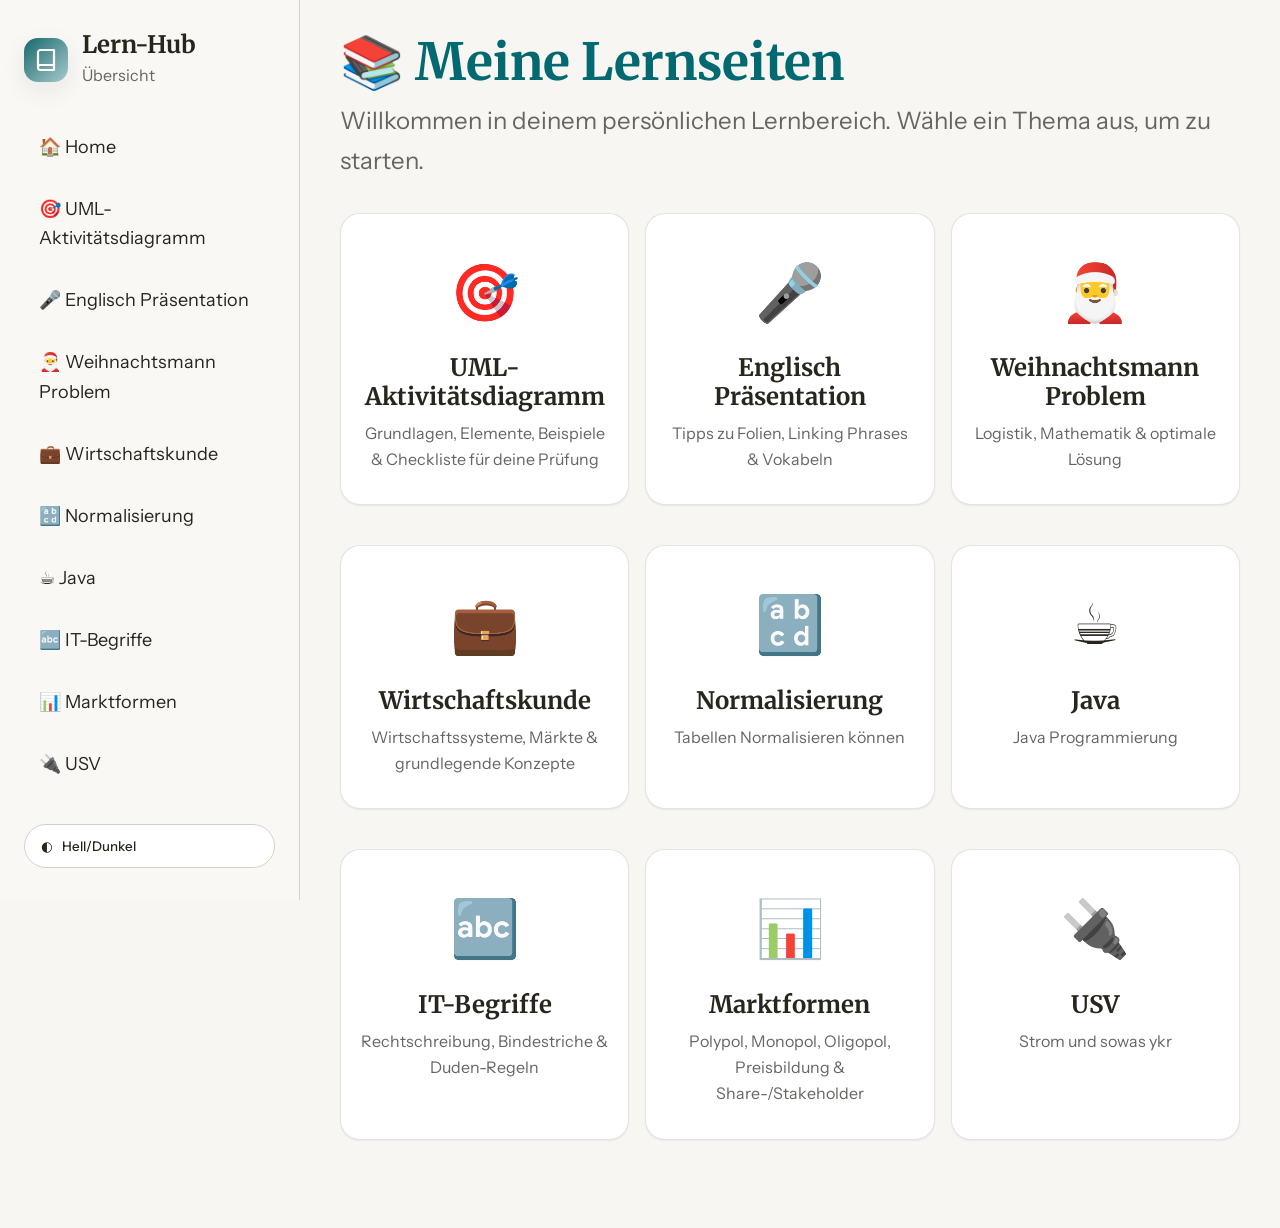
==== index.html @ a58f56a5 "Add USV link and card to index.html" ====
<!DOCTYPE html>
<html lang="de" data-theme="light">

<head>
    <meta charset="UTF-8">
    <meta name="viewport" content="width=device-width, initial-scale=1.0">
    <title>Meine Lernseiten</title>
    <link rel="preconnect" href="https://fonts.googleapis.com">
    <link rel="preconnect" href="https://fonts.gstatic.com" crossorigin>
    <link
        href="https://fonts.googleapis.com/css2?family=Instrument+Sans:wght@400;500;600;700&family=Merriweather:wght@700&display=swap"
        rel="stylesheet">
    <link rel="stylesheet" href="styles.css">
</head>

<body>
    <div class="shell">
        <aside class="sidebar" aria-label="Seitennavigation">
            <div class="sidebar-header">
                <div class="brand">
                    <div class="logo" aria-hidden="true">
                        <svg viewBox="0 0 24 24" fill="none" stroke="currentColor" stroke-width="2.2"
                            stroke-linecap="round" stroke-linejoin="round">
                            <path d="M4 19.5v-15A2.5 2.5 0 0 1 6.5 2H20v20H6.5a2.5 2.5 0 0 1 0-5H20"></path>
                        </svg>
                    </div>
                    <div>
                        <h1>Lern-Hub</h1>
                        <p>Übersicht</p>
                    </div>
                </div>
                <button class="mobile-menu-btn" id="mobile-menu-btn" aria-label="Menü öffnen" aria-expanded="false">
                    <svg width="24" height="24" viewBox="0 0 24 24" fill="none" stroke="currentColor" stroke-width="2"
                        stroke-linecap="round" stroke-linejoin="round">
                        <line x1="3" y1="12" x2="21" y2="12"></line>
                        <line x1="3" y1="6" x2="21" y2="6"></line>
                        <line x1="3" y1="18" x2="21" y2="18"></line>
                    </svg>
                </button>
            </div>

            <nav class="nav" id="sidebar-nav">
                <a href="index.html">🏠 Home</a>
                <a href="uml.html">🎯 UML-Aktivitätsdiagramm</a>
                <a href="englisch.html">🎤 Englisch Präsentation</a>
                <a href="weihnachtsroute.html">🎅 Weihnachtsmann Problem</a>
                <a href="wirtschaft.html">💼 Wirtschaftskunde</a>
                <a href="Normalisierung.html">🔡 Normalisierung</a>
                <a href="java.html">☕ Java</a>
                <a href="it-begriffe.html">🔤 IT-Begriffe</a>
                <a href="Marktformen.html">📊 Marktformen</a>
                <a href="USV.html">🔌 USV</a>

            </nav>

            <button class="theme-toggle">
                <span aria-hidden="true">◐</span><span>Hell/Dunkel</span>
            </button>
        </aside>

        <main class="content">
            <h1 class="page-title">📚 Meine Lernseiten</h1>
            <p class="page-subtitle">Willkommen in deinem persönlichen Lernbereich. Wähle ein Thema aus, um zu starten.
            </p>

            <div class="grid-auto">
                <a href="uml.html" class="card card-hover index-card">
                    <div class="emoji">🎯</div>
                    <h2>UML-Aktivitätsdiagramm</h2>
                    <p>Grundlagen, Elemente, Beispiele & Checkliste für deine Prüfung</p>
                </a>

                <a href="englisch.html" class="card card-hover index-card">
                    <div class="emoji">🎤</div>
                    <h2>Englisch Präsentation</h2>
                    <p>Tipps zu Folien, Linking Phrases & Vokabeln</p>
                </a>

                <a href="weihnachtsroute.html" class="card card-hover index-card">
                    <div class="emoji">🎅</div>
                    <h2>Weihnachtsmann Problem</h2>
                    <p>Logistik, Mathematik & optimale Lösung</p>
                </a>

                <a href="wirtschaft.html" class="card card-hover index-card">
                    <div class="emoji">💼</div>
                    <h2>Wirtschaftskunde</h2>
                    <p>Wirtschaftssysteme, Märkte & grundlegende Konzepte</p>
                </a>

                <a href="Normalisierung.html" class="card card-hover index-card">
                    <div class="emoji">🔡</div>
                    <h2>Normalisierung</h2>
                    <p>Tabellen Normalisieren können</p>
                </a>

                <a href="java.html" class="card card-hover index-card">
                    <div class="emoji">☕</div>
                    <h2>Java</h2>
                    <p>Java Programmierung</p>
                </a>
                <a href="it-begriffe.html" class="card card-hover index-card">
                    <div class="emoji">🔤</div>
                    <h2>IT-Begriffe</h2>
                    <p>Rechtschreibung, Bindestriche & Duden-Regeln</p>
                </a>

                <a href="Marktformen.html" class="card card-hover index-card">
                    <div class="emoji">📊</div>
                    <h2>Marktformen</h2>
                    <p>Polypol, Monopol, Oligopol, Preisbildung &amp; Share-/Stakeholder</p>
                </a>
                 <a href="usv.html" class="card card-hover index-card">
                    <div class="emoji">🔌</div>
                    <h2>USV</h2>
                    <p>Strom und sowas ykr</p>
                </a>
            </div>
        </main>
    </div>

    <script src="script.js"></script>
</body>

</html>
---- styles.css ----
/* ==========================================================================
   Global Theme Variables & Base Styles
   ========================================================================== */
:root, [data-theme="light"] {
    /* Typography Scaling */
    --text-xs: clamp(0.75rem, 0.7rem + 0.25vw, 0.875rem);
    --text-sm: clamp(0.875rem, 0.8rem + 0.35vw, 1rem);
    --text-base: clamp(1rem, 0.95rem + 0.25vw, 1.125rem);
    --text-lg: clamp(1.125rem, 1rem + 0.75vw, 1.5rem);
    --text-xl: clamp(1.5rem, 1.2rem + 1.25vw, 2.25rem);
    --text-2xl: clamp(2rem, 1.2rem + 2.5vw, 3.5rem);

    /* Spacing System */
    --space-1: .25rem; --space-2: .5rem; --space-3: .75rem; 
    --space-4: 1rem; --space-5: 1.25rem; --space-6: 1.5rem; 
    --space-8: 2rem; --space-10: 2.5rem; --space-12: 3rem; 
    --space-16: 4rem; --space-20: 5rem;

    /* Light Theme Colors */
    --color-bg: #f7f6f2; 
    --color-surface: #f9f8f5; 
    --color-surface-2: #ffffff; 
    --color-surface-offset: #edeae5; 
    --color-border: #d4d1ca; 
    --color-text: #28251d; 
    --color-text-muted: #67655f; 
    --color-text-faint: #8e8c86; 
    --color-primary: #01696f; 
    --color-primary-hover: #0c4e54; 
    --color-primary-highlight: #cedcd8; 
    --color-success: #437a22; 
    --color-warning: #964219; 
    --color-error: #a12c7b; 

    /* Shadows & Radii */
    --shadow-sm: 0 1px 2px rgba(20,20,20,.06); 
    --shadow-md: 0 8px 24px rgba(20,20,20,.08); 
    --radius-sm: .375rem; 
    --radius-md: .75rem; 
    --radius-lg: 1rem; 
    --radius-xl: 1.25rem;

    /* Fonts */
    --font-body: 'Instrument Sans', system-ui, sans-serif; 
    --font-display: 'Merriweather', Georgia, serif;
    --font-mono: ui-monospace, SFMono-Regular, Menlo, Monaco, Consolas, "Liberation Mono", "Courier New", monospace;
}

[data-theme="dark"] {
    /* Dark Theme Colors */
    --color-bg: #171614; 
    --color-surface: #1c1b19; 
    --color-surface-2: #201f1d; 
    --color-surface-offset: #22211f; 
    --color-border: #393836; 
    --color-text: #ece8e1; 
    --color-text-muted: #b6b0a7; 
    --color-text-faint: #8c877f; 
    --color-primary: #4f98a3; 
    --color-primary-hover: #66aeb9; 
    --color-primary-highlight: #27363a; 
    --color-success: #8cc96a; 
    --color-warning: #d99a64; 
    --color-error: #d163a7; 
    
    --shadow-sm: 0 1px 2px rgba(0,0,0,.25); 
    --shadow-md: 0 8px 24px rgba(0,0,0,.35);
}

*, *::before, *::after {
    box-sizing: border-box;
}

html {
    scroll-behavior: smooth;
}

body {
    margin: 0;
    font-family: var(--font-body);
    font-size: var(--text-base);
    line-height: 1.65;
    background: var(--color-bg);
    color: var(--color-text);
    transition: background-color 0.3s ease, color 0.3s ease;
}

img, svg {
    max-width: 100%;
    display: block;
}

a {
    color: var(--color-primary);
    text-decoration: none;
}

a:hover {
    text-decoration: underline;
}

h1, h2, h3, h4, h5, h6 {
    font-family: var(--font-display);
    line-height: 1.2;
    margin-top: 0;
}

p {
    margin-top: 0;
    margin-bottom: var(--space-4);
}

/* ==========================================================================
   Layout Shell (Sidebar + Main Content)
   ========================================================================== */
.shell {
    display: grid;
    grid-template-columns: 300px minmax(0, 1fr);
    min-height: 100vh;
}

.shell.no-sidebar {
    display: block;
}

/* Sidebar */
.sidebar {
    position: sticky;
    top: 0;
    height: 100vh;
    padding: var(--space-8) var(--space-6);
    border-right: 1px solid var(--color-border);
    background: color-mix(in srgb, var(--color-surface) 92%, transparent);
    overflow-y: auto;
    z-index: 40;
    display: flex;
    flex-direction: column;
}

.sidebar-header {
    display: flex;
    justify-content: space-between;
    align-items: center;
    margin-bottom: var(--space-8);
}

.brand {
    display: flex;
    gap: .9rem;
    align-items: center;
}

.logo {
    width: 44px;
    height: 44px;
    border-radius: 14px;
    background: linear-gradient(135deg, var(--color-primary), color-mix(in srgb, var(--color-primary) 35%, white));
    display: grid;
    place-items: center;
    color: white;
    box-shadow: var(--shadow-md);
    flex-shrink: 0;
}

.logo svg {
    width: 24px;
    height: 24px;
}

.brand h1 {
    margin: 0;
    font-family: var(--font-display);
    font-size: var(--text-lg);
    line-height: 1.1;
}

.brand p {
    margin: .2rem 0 0;
    color: var(--color-text-muted);
    font-size: var(--text-sm);
    font-family: var(--font-body);
}

.nav {
    display: grid;
    gap: .4rem;
    flex-grow: 1;
}

.nav a {
    padding: .8rem .95rem;
    border-radius: var(--radius-md);
    text-decoration: none;
    color: var(--color-text);
    transition: background-color 0.2s;
}

.nav a:hover, .nav a:focus-visible {
    background: var(--color-primary-highlight);
    color: var(--color-text);
    text-decoration: none;
}

.nav a.nav-active {
    background: var(--color-primary-highlight);
    color: var(--color-primary);
    font-weight: 600;
}

/* Theme Toggle */
.theme-toggle {
    margin-top: var(--space-8);
    display: inline-flex;
    align-items: center;
    gap: .6rem;
    padding: .8rem 1rem;
    border: 1px solid var(--color-border);
    border-radius: 999px;
    background: var(--color-surface-2);
    color: var(--color-text);
    cursor: pointer;
    transition: all 0.2s;
    font-family: var(--font-body);
    font-weight: 500;
}

.theme-toggle:hover {
    border-color: var(--color-primary);
}

/* Mobile Menu Toggle */
.mobile-menu-btn {
    display: none;
    background: transparent;
    border: 1px solid var(--color-border);
    border-radius: var(--radius-md);
    padding: 0.5rem;
    color: var(--color-text);
    cursor: pointer;
}

/* Main Content */
.content {
    padding: var(--space-8) min(4vw, var(--space-10)) var(--space-16);
    max-width: 100%;
}

.content-centered {
    max-width: 1200px;
    margin: 0 auto;
    padding: var(--space-8) var(--space-4);
}

/* ==========================================================================
   UI Components
   ========================================================================== */

/* Panels and Cards */
.panel, .card, .quiz-card {
    background: var(--color-surface-2);
    border: 1px solid color-mix(in srgb, var(--color-text) 12%, transparent);
    border-radius: var(--radius-xl);
    box-shadow: var(--shadow-sm);
    padding: var(--space-5);
    margin-bottom: var(--space-6);
}

.card-hover {
    transition: transform 0.3s ease, box-shadow 0.3s ease;
}

.card-hover:hover {
    transform: translateY(-5px);
    box-shadow: var(--shadow-md);
}

/* Typography elements */
.eyebrow {
    display: inline-flex;
    gap: .5rem;
    align-items: center;
    background: var(--color-primary-highlight);
    color: var(--color-primary);
    padding: .45rem .75rem;
    border-radius: 999px;
    font-size: var(--text-xs);
    font-weight: 700;
    letter-spacing: .04em;
    text-transform: uppercase;
    margin-bottom: var(--space-4);
}

.badge {
    display: inline-block;
    padding: .28rem .65rem;
    border-radius: 999px;
    background: var(--color-primary-highlight);
    color: var(--color-primary);
    font-size: var(--text-xs);
    font-weight: 700;
}

/* Buttons */
.btn-primary, .btn-secondary {
    padding: .8rem 1.2rem;
    border-radius: 999px;
    border: 1px solid var(--color-border);
    font-weight: 600;
    cursor: pointer;
    font-family: var(--font-body);
    font-size: var(--text-sm);
    transition: all 0.2s;
    text-decoration: none;
    display: inline-flex;
    align-items: center;
    justify-content: center;
    gap: 0.5rem;
}

.btn-primary {
    background: var(--color-primary);
    color: white;
    border-color: transparent;
}

.btn-primary:hover {
    background: var(--color-primary-hover);
    text-decoration: none;
    color: white;
}

.btn-secondary {
    background: var(--color-surface-2);
    color: var(--color-text);
}

.btn-secondary:hover {
    border-color: var(--color-primary);
    text-decoration: none;
}

/* Callouts & Alerts */
.callout {
    padding: var(--space-4) var(--space-5);
    border-radius: var(--radius-lg);
    margin: var(--space-4) 0;
    border-left: 4px solid var(--color-primary);
    background: var(--color-surface);
}

.callout strong {
    display: block;
    color: var(--color-primary);
    margin-bottom: 0.25rem;
    font-size: 1.05rem;
}

.callout.warning {
    border-left-color: var(--color-warning);
    background: color-mix(in srgb, var(--color-warning) 10%, var(--color-surface));
}

.callout.warning strong {
    color: var(--color-warning);
}

.callout.success {
    border-left-color: var(--color-success);
    background: color-mix(in srgb, var(--color-success) 10%, var(--color-surface));
}

.callout.success strong {
    color: var(--color-success);
}

/* Grid Layouts */
.grid-2 {
    display: grid;
    grid-template-columns: repeat(2, minmax(0, 1fr));
    gap: var(--space-4);
}

.grid-3 {
    display: grid;
    grid-template-columns: repeat(3, minmax(0, 1fr));
    gap: var(--space-4);
}

.grid-auto {
    display: grid;
    grid-template-columns: repeat(auto-fit, minmax(280px, 1fr));
    gap: var(--space-4);
}

/* Tables (Responsive) */
.table-wrap {
    overflow-x: auto;
    -webkit-overflow-scrolling: touch;
    border-radius: var(--radius-lg);
    border: 1px solid var(--color-border);
    margin: var(--space-4) 0;
    background: var(--color-surface-2);
    max-width: 100%;
}

table {
    width: 100%;
    border-collapse: collapse;
    min-width: 600px;
    text-align: left;

}

th, td {
    padding: .9rem 1rem;
    border-bottom: 1px solid var(--color-border);
    vertical-align: top;
}

th {
    background: var(--color-surface);
    font-size: var(--text-sm);
    font-weight: 600;
}

tr:last-child td {
    border-bottom: none;
}

/* Code Blocks */
pre[class*="language-"] {
    border-radius: var(--radius-lg);
    margin: var(--space-4) 0 !important;
    border: 1px solid var(--color-border);
    box-shadow: var(--shadow-sm);
}

code {
    font-family: var(--font-mono);
    background: var(--color-surface);
    padding: .15rem .4rem;
    border-radius: .35rem;
    font-size: 0.9em;
    color: var(--color-error);
    word-break: break-word;
}

pre code {
    background: transparent;
    padding: 0;
    color: inherit;
}

/* Tabs Navigation */
.tabs-nav {
    display: flex;
    gap: 0.5rem;
    flex-wrap: wrap;
    margin-bottom: var(--space-6);
    border-bottom: 2px solid var(--color-border);
}

.tab-btn {
    background: transparent;
    border: none;
    padding: 0.8rem 1.2rem;
    cursor: pointer;
    font-size: var(--text-base);
    font-weight: 600;
    color: var(--color-text-muted);
    border-bottom: 3px solid transparent;
    margin-bottom: -2px;
    font-family: var(--font-body);
    transition: all 0.2s;
}

.tab-btn:hover {
    color: var(--color-primary);
}

.tab-btn.active {
    color: var(--color-primary);
    border-bottom-color: var(--color-primary);
}

.tab-pane {
    display: none;
    animation: fadeIn 0.3s ease;
}

.tab-pane.active {
    display: block;
}

@keyframes fadeIn {
    from { opacity: 0; transform: translateY(5px); }
    to { opacity: 1; transform: translateY(0); }
}

/* Quiz Styles */
.quiz-option {
    display: flex;
    gap: .8rem;
    align-items: center;
    padding: 1rem;
    border: 1px solid var(--color-border);
    border-radius: var(--radius-lg);
    background: var(--color-surface);
    cursor: pointer;
    transition: all 0.2s;
    margin-bottom: 0.5rem;
}

.quiz-option:hover {
    border-color: var(--color-primary);
}

.quiz-option.selected {
    background: var(--color-primary-highlight);
    border-color: var(--color-primary);
}

.quiz-option.correct {
    background: color-mix(in srgb, var(--color-success) 20%, var(--color-surface));
    border-color: var(--color-success);
}

.quiz-option.incorrect {
    background: color-mix(in srgb, var(--color-error) 20%, var(--color-surface));
    border-color: var(--color-error);
}

/* Index Cards */
.index-card {
    display: flex;
    flex-direction: column;
    align-items: center;
    text-align: center;
    padding: var(--space-8) var(--space-5);
    text-decoration: none;
    color: var(--color-text);
}

.index-card .emoji {
    font-size: 3.5rem;
    margin-bottom: var(--space-4);
}

.index-card h2 {
    font-size: var(--text-lg);
    margin-bottom: var(--space-2);
    color: var(--color-text);
    word-wrap: break-word;
    overflow-wrap: break-word;
    hyphens: auto;
    width: 100%;
}

.index-card p {
    color: var(--color-text-muted);
    font-size: var(--text-sm);
    margin-bottom: 0;
}

/* Header Text */
.page-title {
    font-size: var(--text-2xl);
    margin-bottom: var(--space-2);
    color: var(--color-primary);
}

.page-subtitle {
    font-size: var(--text-lg);
    color: var(--color-text-muted);
    margin-bottom: var(--space-8);
}

/* ==========================================================================
   Responsive Design
   ========================================================================== */
@media (max-width: 1040px) {
    .shell {
        grid-template-columns: 1fr;
    }
    
    .sidebar {
        position: relative;
        height: auto;
        border-right: none;
        border-bottom: 1px solid var(--color-border);
        padding: var(--space-4) var(--space-5);
    }

    .nav {
        display: none; /* Hidden by default on mobile */
        padding-top: var(--space-4);
    }
    
    .nav.active {
        display: grid;
    }

    .sidebar-header {
        margin-bottom: 0;
    }

    .mobile-menu-btn {
        display: block;
    }

    .theme-toggle {
        margin-top: var(--space-4);
        width: 100%;
        justify-content: center;
    }

    .grid-3 {
        grid-template-columns: 1fr 1fr;
    }
}

@media (max-width: 720px) {
    .content {
        padding: var(--space-5);
    }

    .grid-2, .grid-3 {
        grid-template-columns: 1fr;
    }

    .tabs-nav {
        flex-direction: column;
    }

    .tab-btn {
        width: 100%;
        text-align: left;
        border-bottom: none;
        border-left: 3px solid transparent;
        margin-bottom: 0;
    }

    .tab-btn.active {
        border-bottom: none;
        border-left-color: var(--color-primary);
        background: var(--color-surface);
    }
}

@media (prefers-reduced-motion: reduce) {
    html { scroll-behavior: auto; }
    * { transition: none !important; animation: none !important; }
}

/* --- Responsive Tabellen (Scrollbar auf Mobile) --- */
.table-wrap {
    width: 100%;
    overflow-x: auto; /* Aktiviert horizontales Scrollen, wenn nötig */
    -webkit-overflow-scrolling: touch; /* Sorgt für flüssiges Wischen auf iPhones/iPads */
    margin-bottom: var(--space-6);
    border-radius: var(--radius-md);
}

.table-wrap table {
    width: 100%;
    /* Diese Mindestbreite zwingt die Tabelle, breit genug zu bleiben. 
       Auf dem Handy muss man dann wischen, auf dem PC passt sie komplett rein: */
    min-width: 650px; 
    border-collapse: collapse;
}
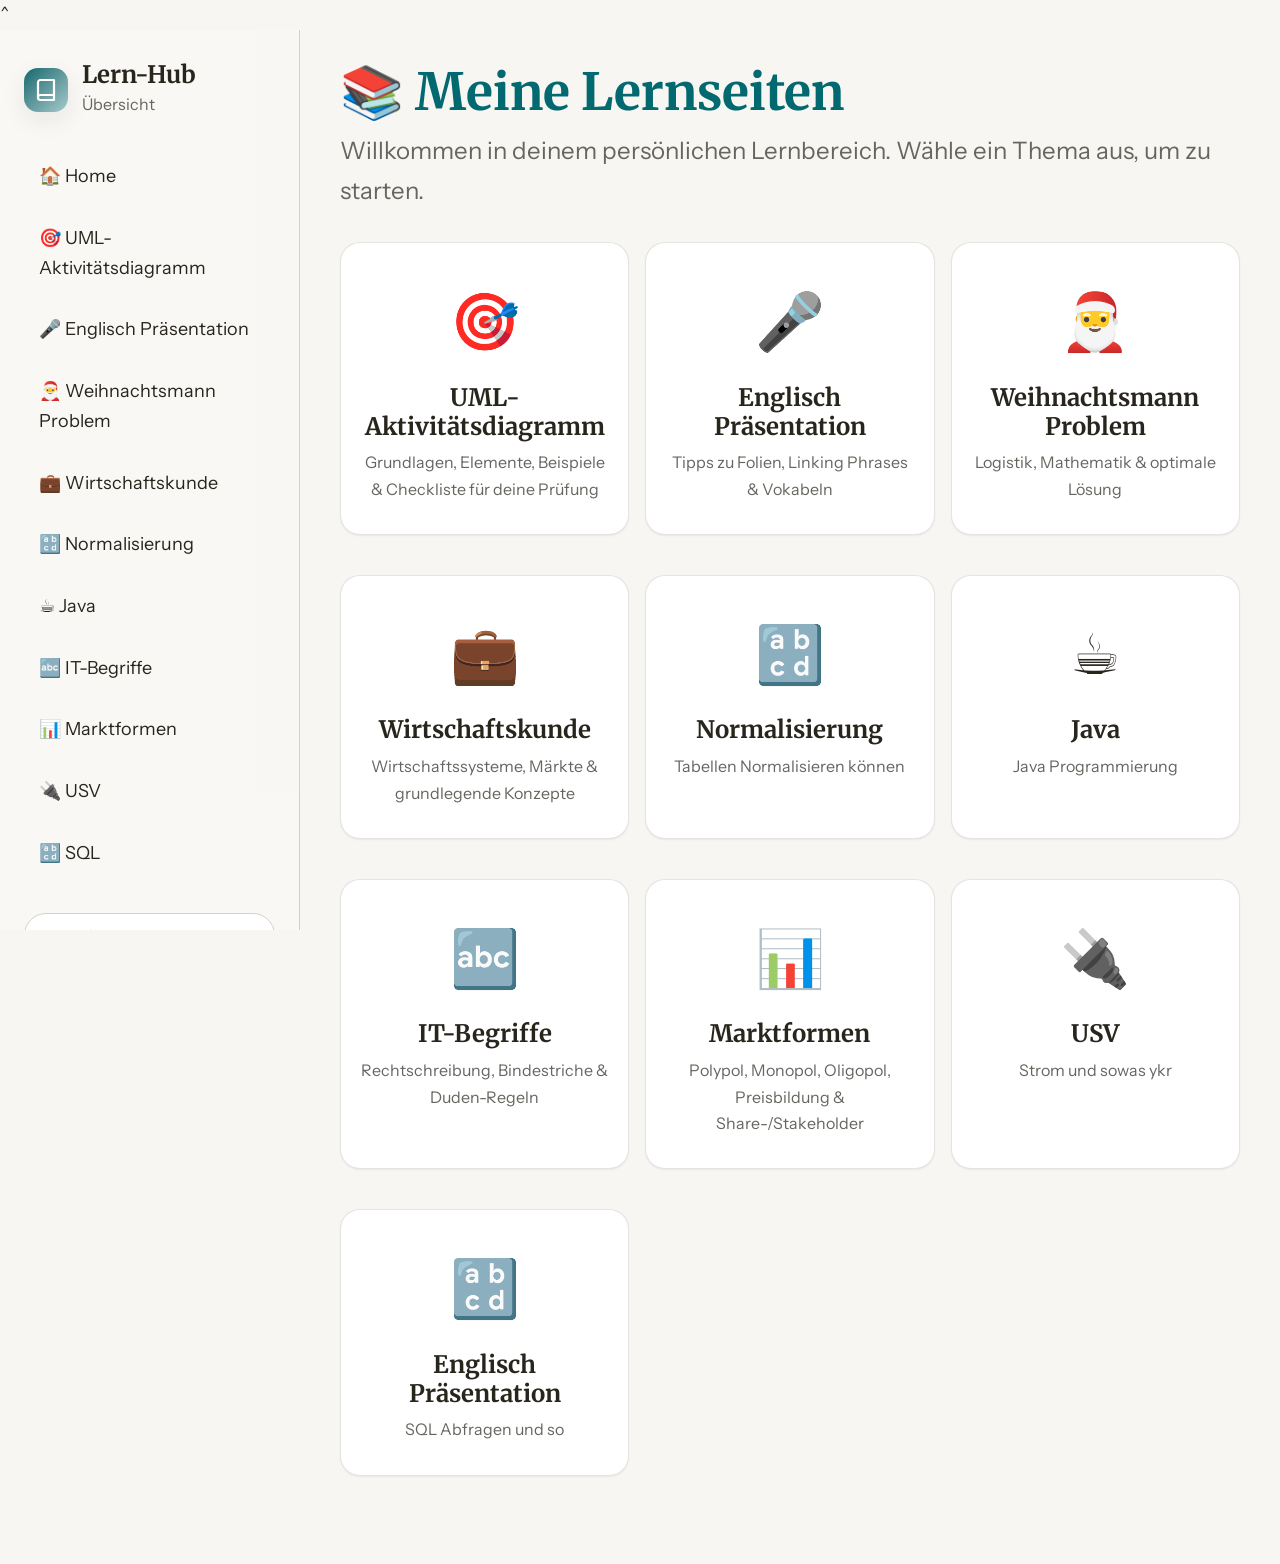
==== commit e0c35230: "Aktualisieren von index.html" ====
--- a/index.html
+++ b/index.html
@@ -1,4 +1,4 @@
-<!DOCTYPE html>
+^<!DOCTYPE html>
 <html lang="de" data-theme="light">
 
 <head>
@@ -50,7 +50,7 @@
                 <a href="it-begriffe.html">🔤 IT-Begriffe</a>
                 <a href="Marktformen.html">📊 Marktformen</a>
                 <a href="USV.html">🔌 USV</a>
-
+                <a href="sql.html">🔡 SQL </a>
             </nav>
 
             <button class="theme-toggle">
@@ -115,6 +115,12 @@
                     <h2>USV</h2>
                     <p>Strom und sowas ykr</p>
                 </a>
+
+                <a href="sql.html" class="card card-hover index-card">
+                    <div class="emoji">🔡</div>
+                    <h2>Englisch Präsentation</h2>
+                    <p>SQL Abfragen und so</p>
+                </a>
             </div>
         </main>
     </div>
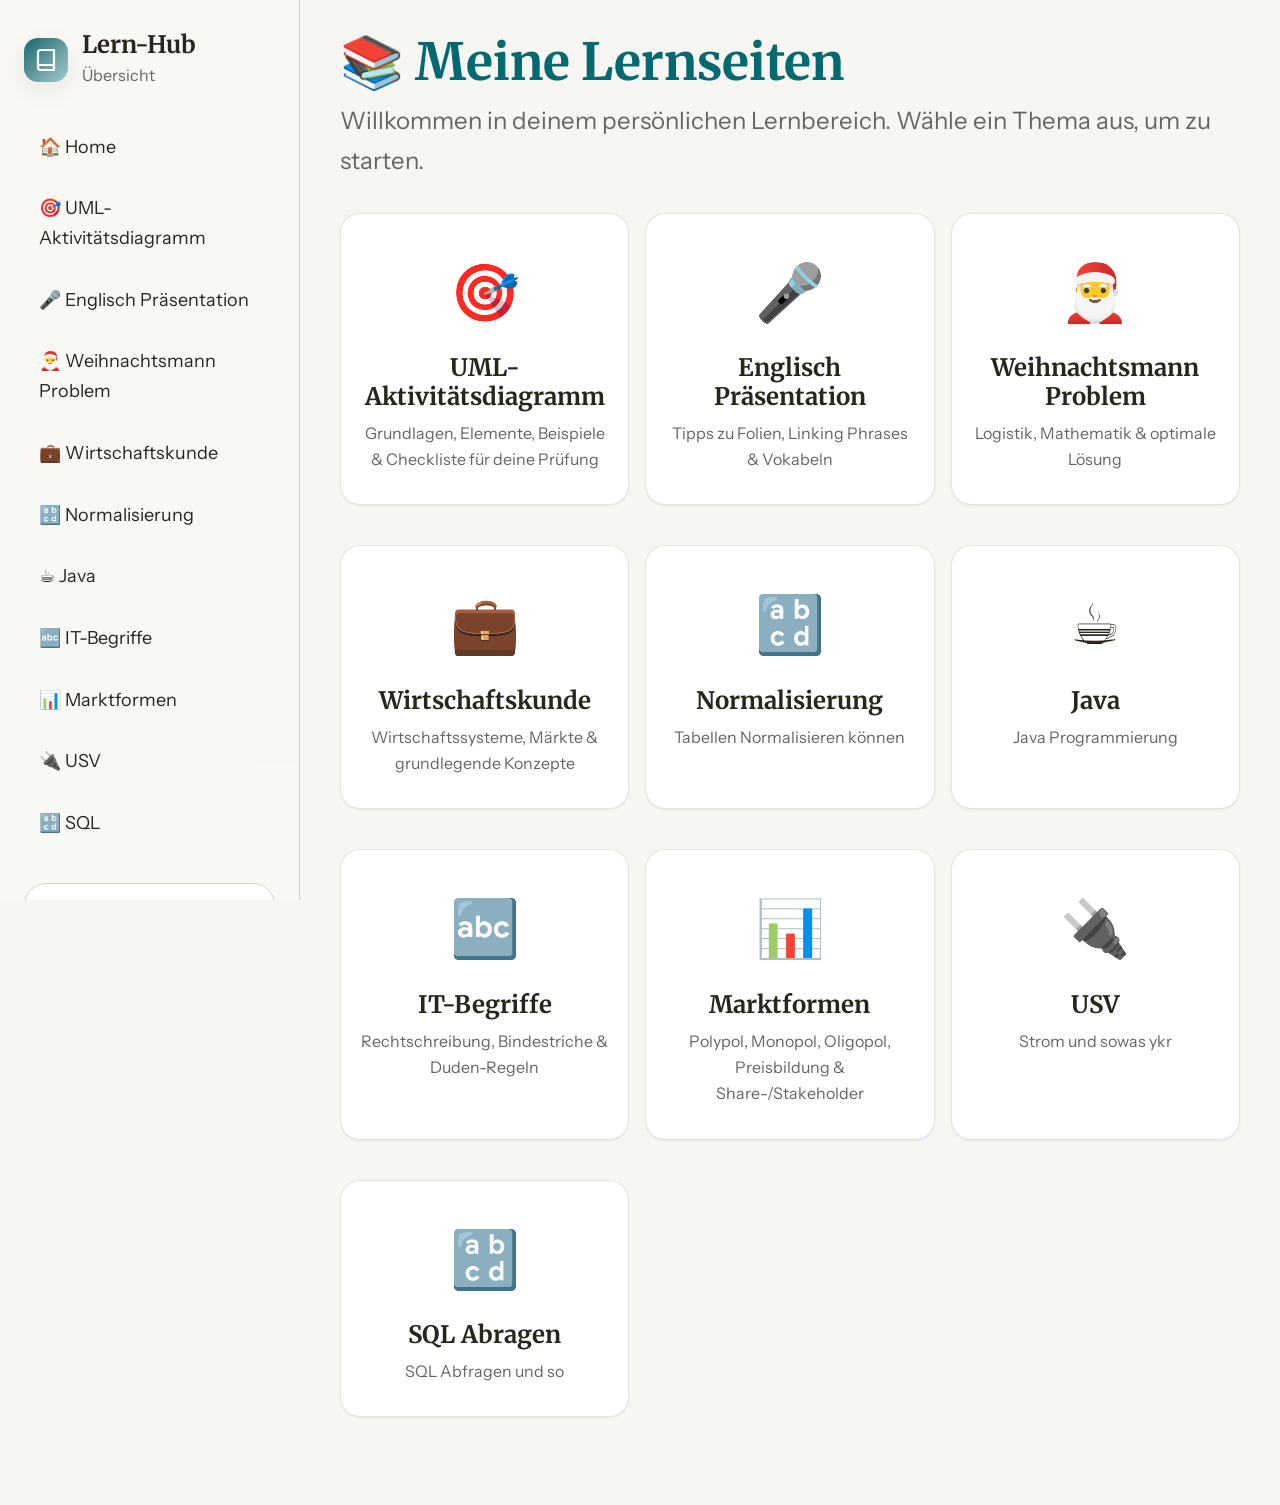
==== commit 124aa5b7: "Update document type and change heading text" ====
--- a/index.html
+++ b/index.html
@@ -1,4 +1,4 @@
-^<!DOCTYPE html>
+<!DOCTYPE html>
 <html lang="de" data-theme="light">
 
 <head>
@@ -118,7 +118,7 @@
 
                 <a href="sql.html" class="card card-hover index-card">
                     <div class="emoji">🔡</div>
-                    <h2>Englisch Präsentation</h2>
+                    <h2>SQL Abragen</h2>
                     <p>SQL Abfragen und so</p>
                 </a>
             </div>
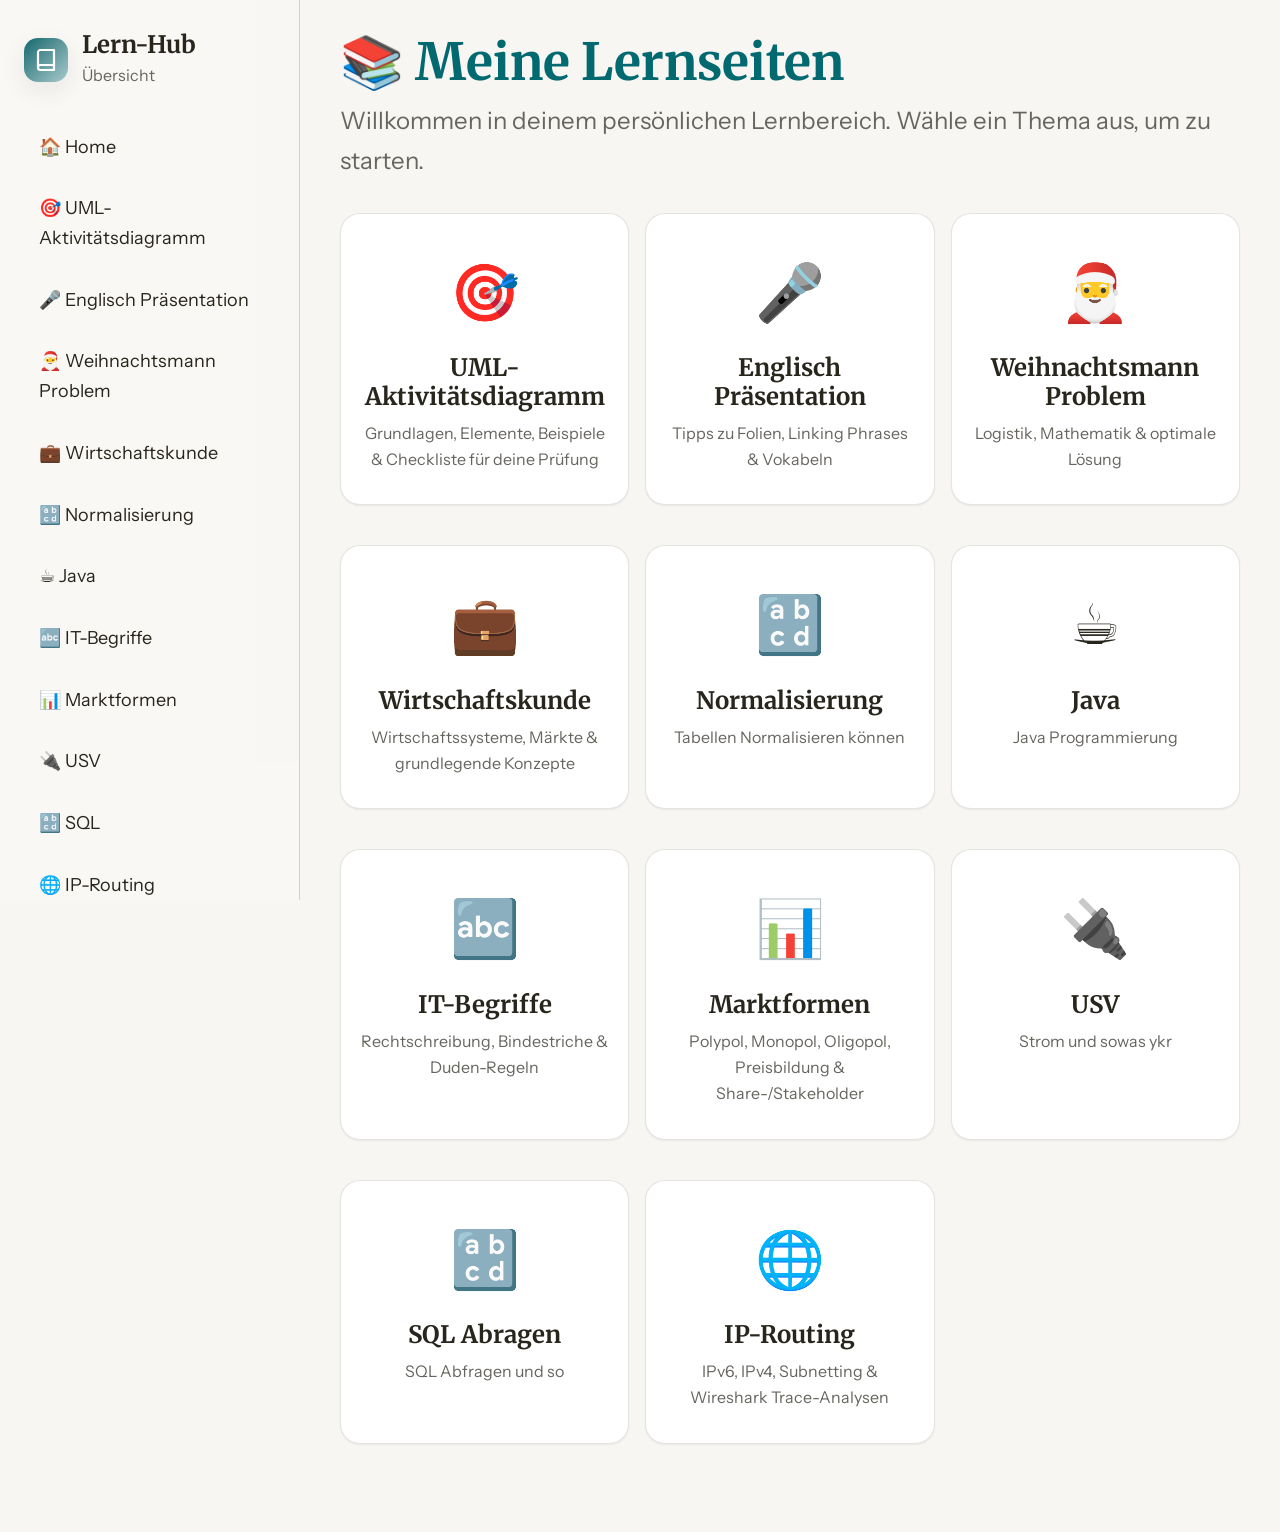
==== commit ab1cdf72: "feat: add IP-Routing page and navigation links" ====
--- a/index.html
+++ b/index.html
@@ -51,6 +51,7 @@
                 <a href="Marktformen.html">📊 Marktformen</a>
                 <a href="USV.html">🔌 USV</a>
                 <a href="sql.html">🔡 SQL </a>
+                <a href="IP_Routing.html">🌐 IP-Routing</a>
             </nav>
 
             <button class="theme-toggle">
@@ -121,6 +122,12 @@
                     <h2>SQL Abragen</h2>
                     <p>SQL Abfragen und so</p>
                 </a>
+
+                <a href="IP_Routing.html" class="card card-hover index-card">
+                    <div class="emoji">🌐</div>
+                    <h2>IP-Routing</h2>
+                    <p>IPv6, IPv4, Subnetting &amp; Wireshark Trace-Analysen</p>
+                </a>
             </div>
         </main>
     </div>
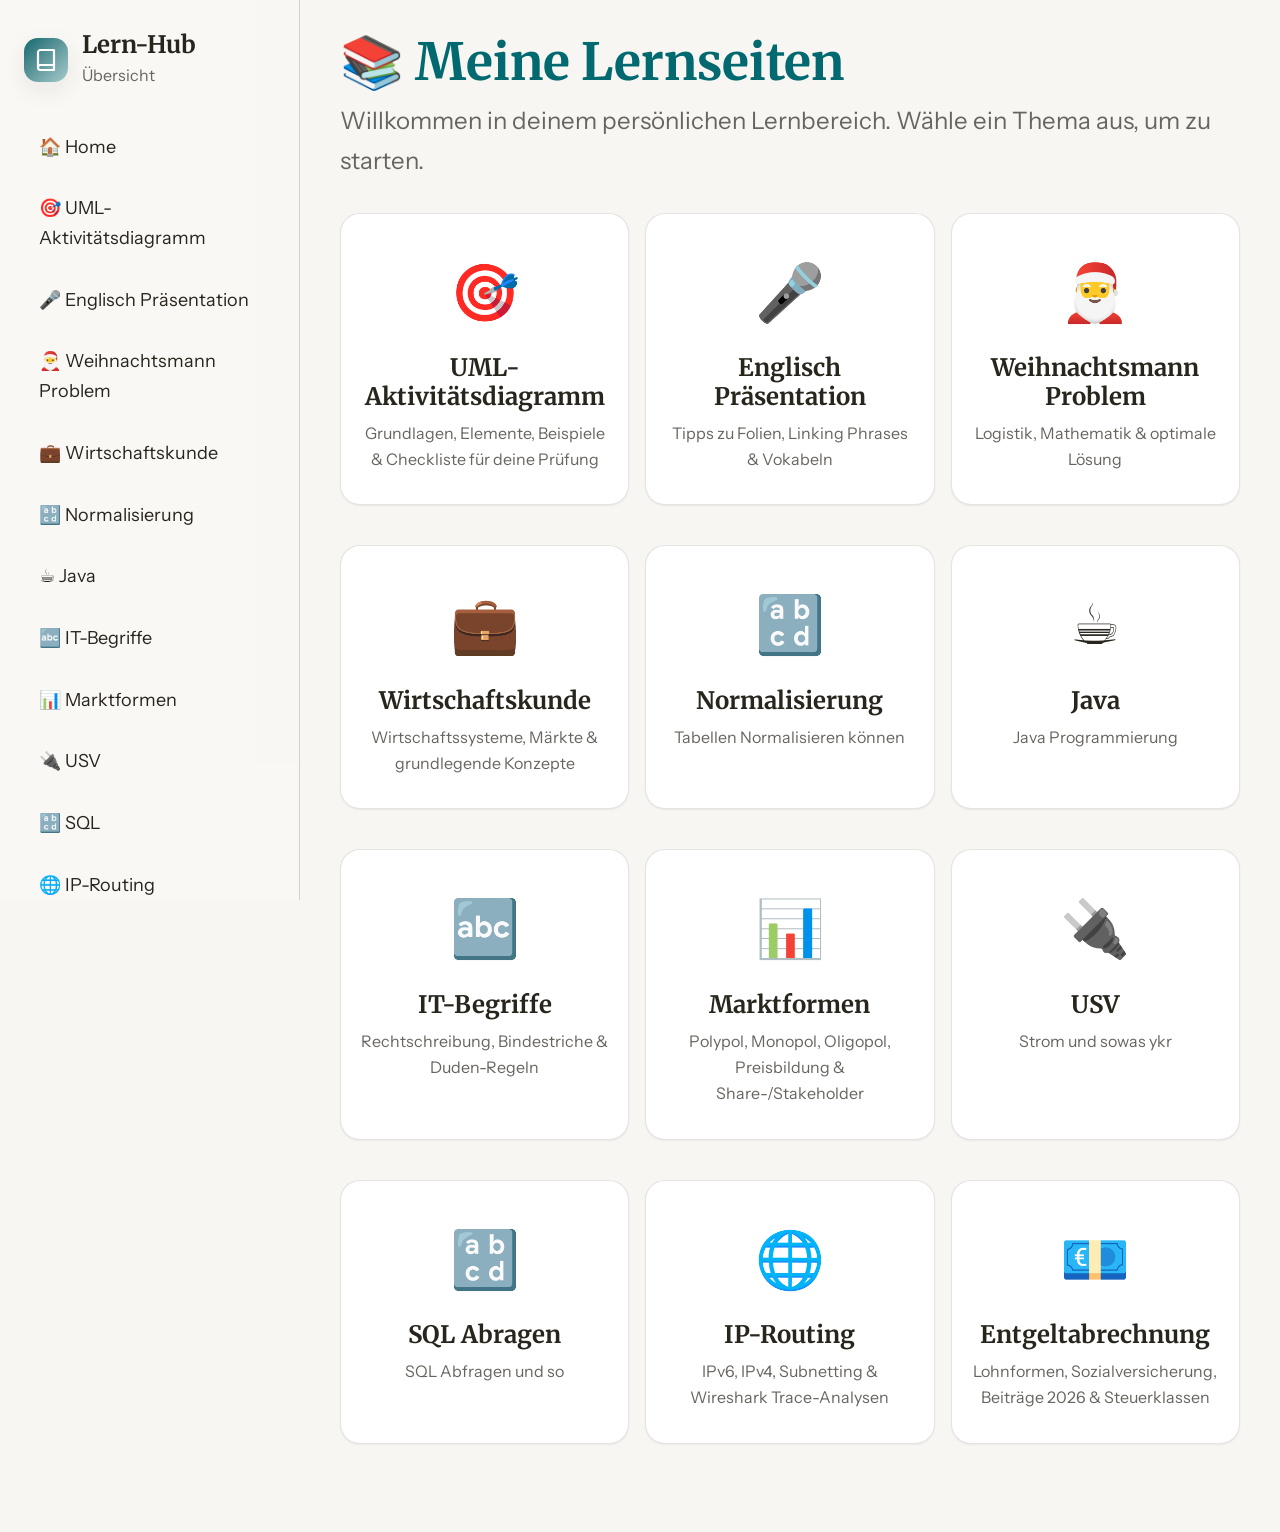
==== commit 64912217: "feat: add entgeltabrechnung module with interactive table fill and quiz logic" ====
--- a/index.html
+++ b/index.html
@@ -52,6 +52,7 @@
                 <a href="USV.html">🔌 USV</a>
                 <a href="sql.html">🔡 SQL </a>
                 <a href="IP_Routing.html">🌐 IP-Routing</a>
+                <a href="entgeltabrechnung.html">💶 Entgeltabrechnung</a>
             </nav>
 
             <button class="theme-toggle">
@@ -128,6 +129,12 @@
                     <h2>IP-Routing</h2>
                     <p>IPv6, IPv4, Subnetting &amp; Wireshark Trace-Analysen</p>
                 </a>
+
+                <a href="entgeltabrechnung.html" class="card card-hover index-card">
+                    <div class="emoji">💶</div>
+                    <h2>Entgeltabrechnung</h2>
+                    <p>Lohnformen, Sozialversicherung, Beiträge 2026 &amp; Steuerklassen</p>
+                </a>
             </div>
         </main>
     </div>
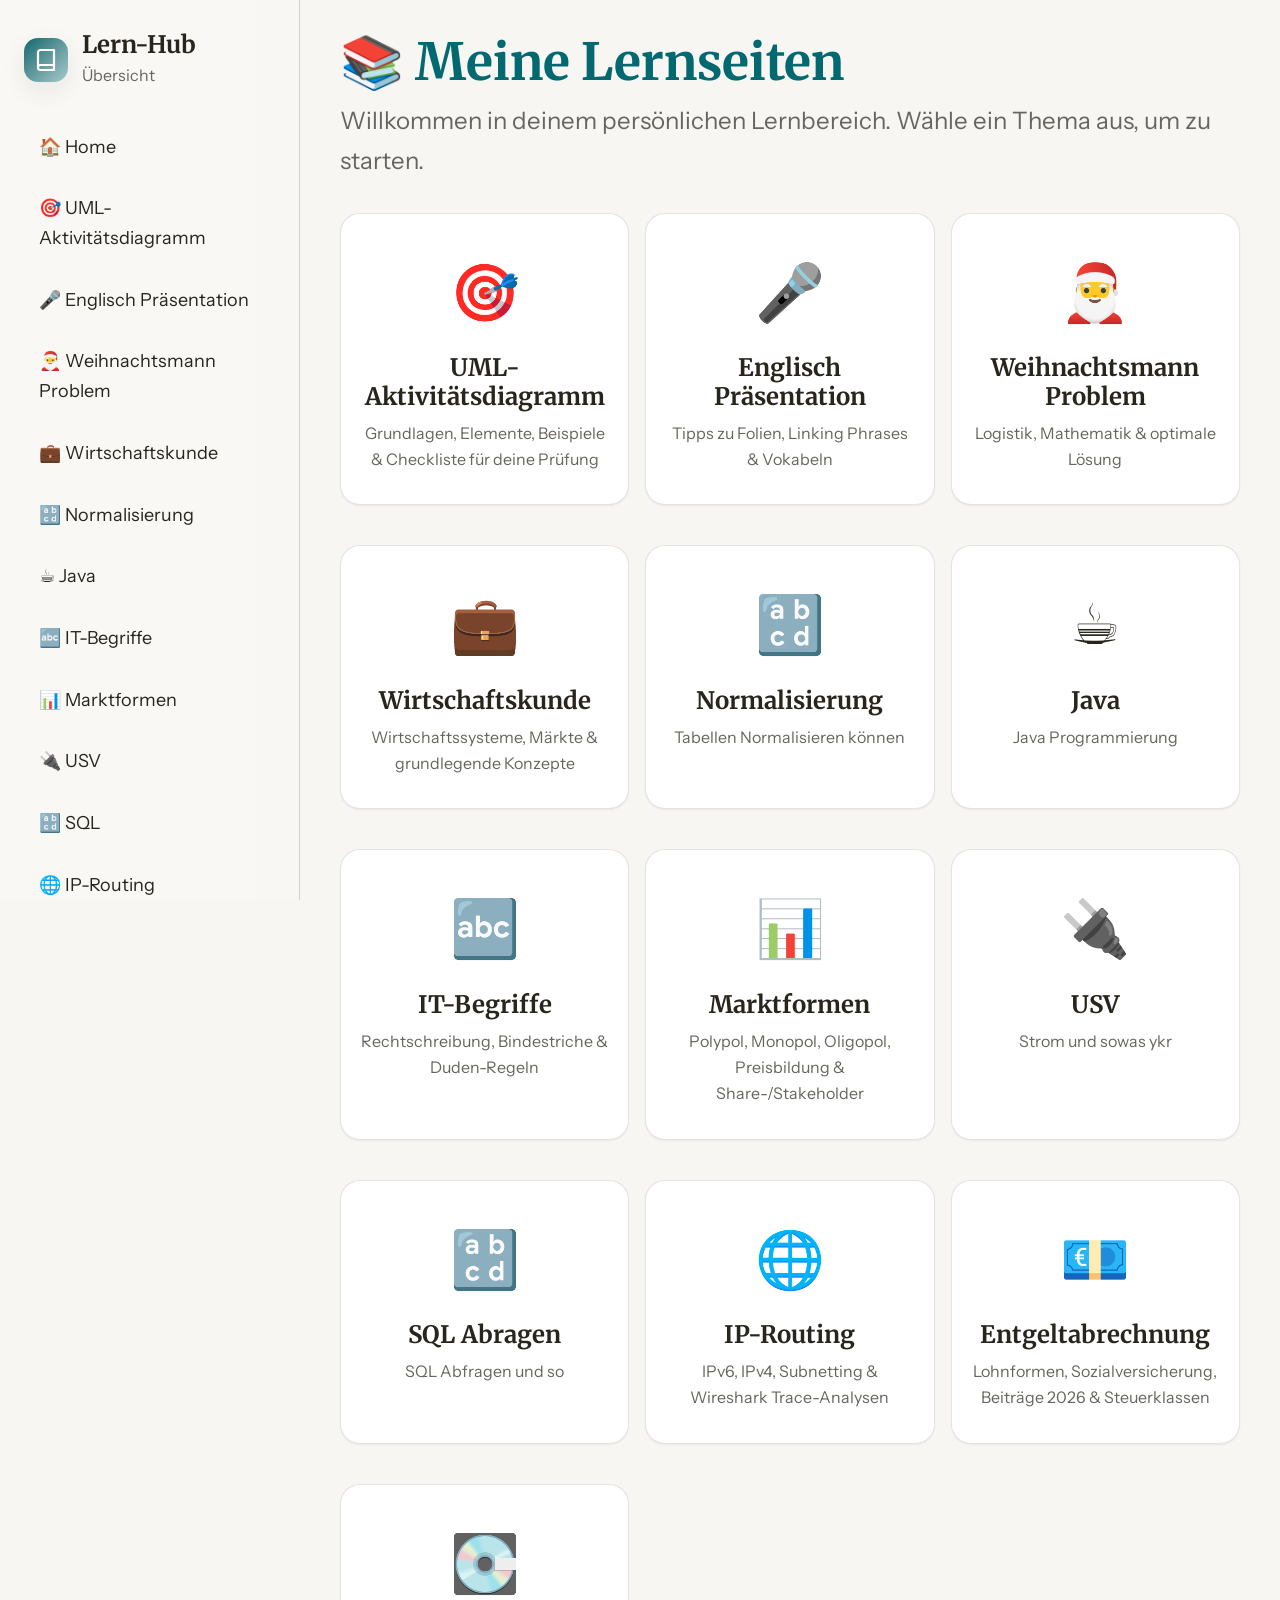
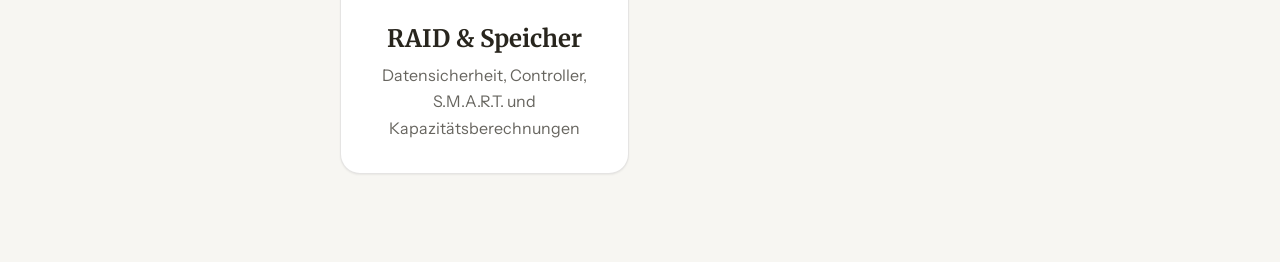
==== commit 80a3ef40: "feat: add RAID and storage page to navigation and dashboard cards" ====
--- a/index.html
+++ b/index.html
@@ -53,6 +53,7 @@
                 <a href="sql.html">🔡 SQL </a>
                 <a href="IP_Routing.html">🌐 IP-Routing</a>
                 <a href="entgeltabrechnung.html">💶 Entgeltabrechnung</a>
+                <a href="raid.html">💽 RAID & Speicher</a>
             </nav>
 
             <button class="theme-toggle">
@@ -112,7 +113,7 @@
                     <h2>Marktformen</h2>
                     <p>Polypol, Monopol, Oligopol, Preisbildung &amp; Share-/Stakeholder</p>
                 </a>
-                 <a href="usv.html" class="card card-hover index-card">
+                <a href="usv.html" class="card card-hover index-card">
                     <div class="emoji">🔌</div>
                     <h2>USV</h2>
                     <p>Strom und sowas ykr</p>
@@ -135,6 +136,13 @@
                     <h2>Entgeltabrechnung</h2>
                     <p>Lohnformen, Sozialversicherung, Beiträge 2026 &amp; Steuerklassen</p>
                 </a>
+
+                <a href="raid.html" class="card card-hover index-card">
+                    <div class="emoji">💽</div>
+                    <h2>RAID & Speicher</h2>
+                    <p>Datensicherheit, Controller, S.M.A.R.T. und Kapazitätsberechnungen</p>
+                </a>
+                </a>
             </div>
         </main>
     </div>
@@ -142,4 +150,4 @@
     <script src="script.js"></script>
 </body>
 
-</html>
+</html>
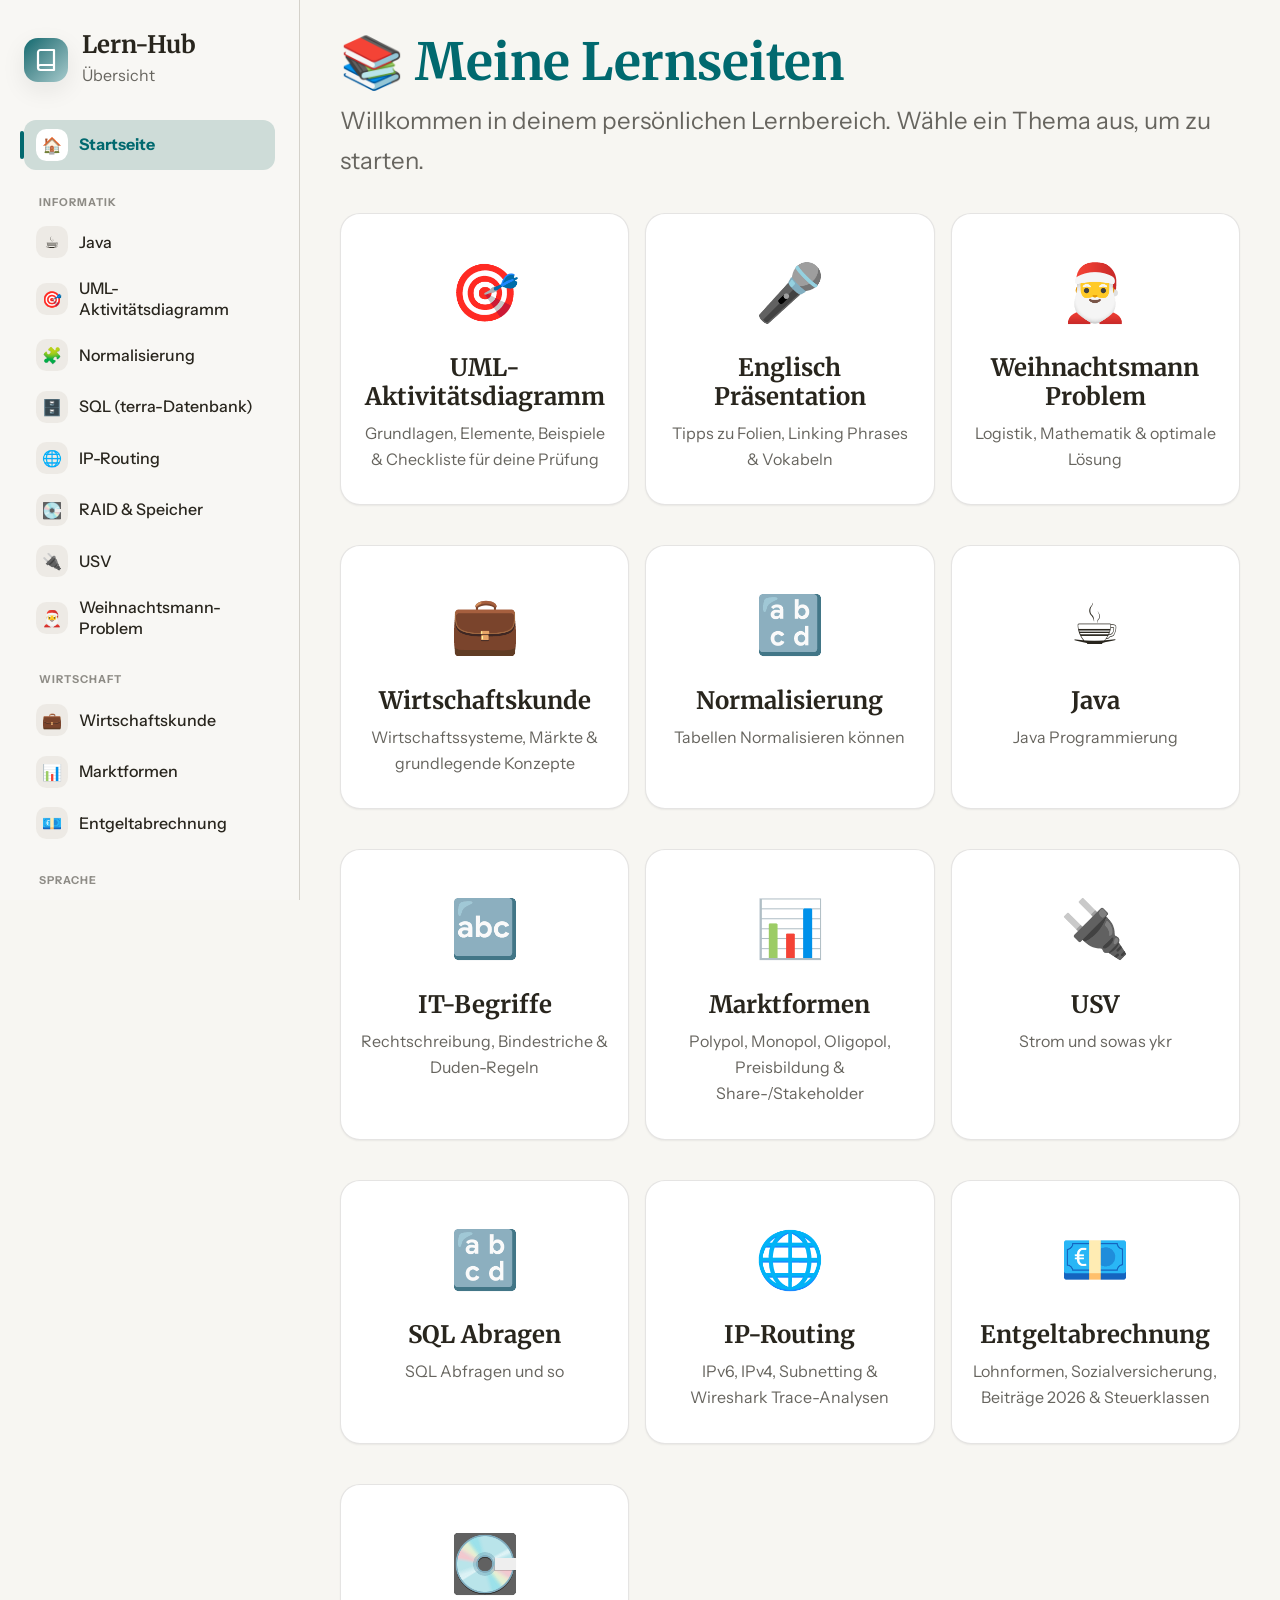
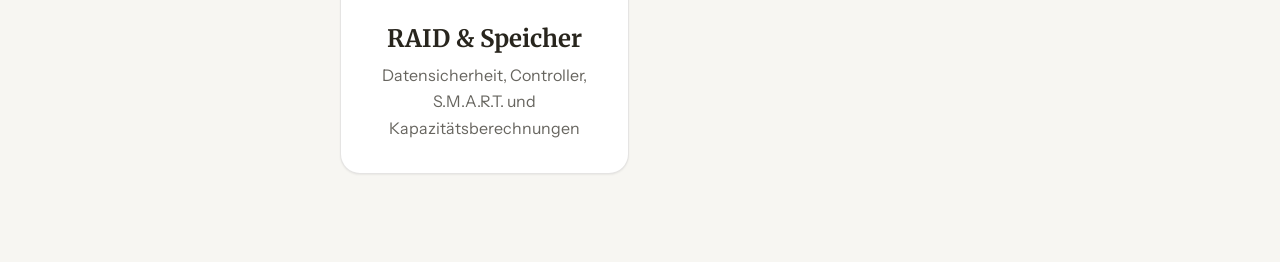
==== commit 3665642e: "feat: add centralized dynamic navigation script and styles" ====
--- a/index.html
+++ b/index.html
@@ -147,6 +147,7 @@
         </main>
     </div>
 
+    <script src="nav.js"></script>
     <script src="script.js"></script>
 </body>
 
--- a/styles.css
+++ b/styles.css
@@ -73,6 +73,8 @@
 
 html {
     scroll-behavior: smooth;
+    max-width: 100%;
+    overflow-x: hidden;
 }
 
 body {
@@ -83,6 +85,9 @@
     background: var(--color-bg);
     color: var(--color-text);
     transition: background-color 0.3s ease, color 0.3s ease;
+    max-width: 100%;
+    width: 100%;
+    overflow-x: hidden;
 }
 
 img, svg {
@@ -117,6 +122,8 @@
     display: grid;
     grid-template-columns: 300px minmax(0, 1fr);
     min-height: 100vh;
+    width: 100%;
+    max-width: 100%;
 }
 
 .shell.no-sidebar {
@@ -243,6 +250,9 @@
 .content {
     padding: var(--space-8) min(4vw, var(--space-10)) var(--space-16);
     max-width: 100%;
+    width: 100%;
+    min-width: 0;
+    box-sizing: border-box;
 }
 
 .content-centered {
@@ -406,9 +416,8 @@
 table {
     width: 100%;
     border-collapse: collapse;
-    min-width: 600px;
     text-align: left;
-
+    max-width: 100%;
 }
 
 th, td {
@@ -428,6 +437,13 @@
 }
 
 /* Code Blocks */
+pre, .formula, pre[class*="language-"] {
+    max-width: 100%;
+    box-sizing: border-box;
+    overflow-x: auto;
+    -webkit-overflow-scrolling: touch;
+}
+
 pre[class*="language-"] {
     border-radius: var(--radius-lg);
     margin: var(--space-4) 0 !important;
@@ -452,12 +468,21 @@
 }
 
 /* Tabs Navigation */
+.tabs-container {
+    width: 100%;
+    max-width: 100%;
+    min-width: 0;
+}
+
 .tabs-nav {
     display: flex;
     gap: 0.5rem;
     flex-wrap: wrap;
     margin-bottom: var(--space-6);
     border-bottom: 2px solid var(--color-border);
+    width: 100%;
+    max-width: 100%;
+    min-width: 0;
 }
 
 .tab-btn {
@@ -580,70 +605,187 @@
    ========================================================================== */
 @media (max-width: 1040px) {
     .shell {
-        grid-template-columns: 1fr;
+        display: flex;
+        flex-direction: column;
+        width: 100%;
+        min-width: 0;
+        max-width: 100%;
     }
     
     .sidebar {
-        position: relative;
+        position: sticky;
+        top: 0;
         height: auto;
         border-right: none;
         border-bottom: 1px solid var(--color-border);
-        padding: var(--space-4) var(--space-5);
+        padding: 0.65rem 1rem;
+        background: var(--color-surface);
+        box-shadow: var(--shadow-sm);
+        z-index: 100;
+        width: 100%;
+        max-width: 100%;
+        box-sizing: border-box;
+    }
+
+    .sidebar-header {
+        display: flex;
+        justify-content: space-between;
+        align-items: center;
+        margin-bottom: 0;
+        width: 100%;
+    }
+
+    .brand {
+        gap: 0.65rem;
+    }
+
+    .brand .logo {
+        width: 36px;
+        height: 36px;
+        border-radius: 10px;
+    }
+
+    .brand .logo svg {
+        width: 18px;
+        height: 18px;
+    }
+
+    .brand h1 {
+        font-size: 1.15rem;
+    }
+
+    .brand p {
+        display: none;
+    }
+
+    .mobile-menu-btn {
+        display: flex;
+        align-items: center;
+        justify-content: center;
+        width: 40px;
+        height: 40px;
+        padding: 0;
     }
 
     .nav {
         display: none; /* Hidden by default on mobile */
         padding-top: var(--space-4);
+        padding-bottom: var(--space-3);
     }
     
     .nav.active {
         display: grid;
     }
 
-    .sidebar-header {
-        margin-bottom: 0;
-    }
-
-    .mobile-menu-btn {
-        display: block;
-    }
-
     .theme-toggle {
-        margin-top: var(--space-4);
+        display: none;
+        margin-top: var(--space-2);
         width: 100%;
         justify-content: center;
     }
 
+    .nav.active ~ .theme-toggle {
+        display: inline-flex;
+    }
+
     .grid-3 {
         grid-template-columns: 1fr 1fr;
     }
 }
 
-@media (max-width: 720px) {
+@media (max-width: 768px) {
     .content {
-        padding: var(--space-5);
+        padding: var(--space-4) var(--space-3) var(--space-12);
+    }
+
+    .page-title {
+        font-size: clamp(1.4rem, 1.15rem + 1.8vw, 1.85rem);
+        margin-bottom: var(--space-2);
+        word-break: break-word;
+    }
+
+    .page-subtitle {
+        font-size: var(--text-sm);
+        margin-bottom: var(--space-4);
+    }
+
+    .eyebrow {
+        font-size: 0.72rem;
+        padding: 0.35rem 0.65rem;
+        margin-bottom: var(--space-2);
     }
 
     .grid-2, .grid-3 {
         grid-template-columns: 1fr;
-    }
-
+        gap: var(--space-3);
+    }
+
+    .grid-auto {
+        grid-template-columns: 1fr;
+        gap: var(--space-3);
+    }
+
+    .panel, .card, .quiz-card {
+        padding: var(--space-4);
+        border-radius: var(--radius-lg);
+        margin-bottom: var(--space-4);
+    }
+
+    /* Horizontale Wisch-Navigation fÃ¼r Tabs auf MobilgerÃ¤ten */
     .tabs-nav {
-        flex-direction: column;
+        display: flex;
+        flex-direction: row;
+        flex-wrap: nowrap;
+        overflow-x: auto;
+        -webkit-overflow-scrolling: touch;
+        scrollbar-width: none;
+        -ms-overflow-style: none;
+        padding-bottom: 4px;
+        gap: 0.35rem;
+        border-bottom: 1px solid var(--color-border);
+        margin-bottom: var(--space-5);
+        width: 100%;
+        max-width: 100%;
+        min-width: 0;
+    }
+
+    .tabs-nav::-webkit-scrollbar {
+        display: none;
     }
 
     .tab-btn {
+        flex: 0 0 auto;
+        width: auto;
+        white-space: nowrap;
+        padding: 0.6rem 0.9rem;
+        font-size: 0.88rem;
+        text-align: center;
+        border-left: none;
+        border-bottom: 3px solid transparent;
+        background: transparent;
+        margin-bottom: 0;
+    }
+
+    .tab-btn.active {
+        border-left: none;
+        border-bottom-color: var(--color-primary);
+        background: transparent;
+        color: var(--color-primary);
+    }
+
+    /* Tabellen ohne Wrapper scrollbar machen */
+    table:not(.table-wrap table):not(.responsive-table) {
+        display: block;
         width: 100%;
-        text-align: left;
-        border-bottom: none;
-        border-left: 3px solid transparent;
-        margin-bottom: 0;
-    }
-
-    .tab-btn.active {
-        border-bottom: none;
-        border-left-color: var(--color-primary);
-        background: var(--color-surface);
+        max-width: 100%;
+        overflow-x: auto;
+        -webkit-overflow-scrolling: touch;
+    }
+
+    .table-wrap table.responsive-table,
+    table.responsive-table {
+        min-width: 0 !important;
+        width: 100% !important;
     }
 }
 
@@ -655,16 +797,128 @@
 /* --- Responsive Tabellen (Scrollbar auf Mobile) --- */
 .table-wrap {
     width: 100%;
-    overflow-x: auto; /* Aktiviert horizontales Scrollen, wenn nötig */
-    -webkit-overflow-scrolling: touch; /* Sorgt für flüssiges Wischen auf iPhones/iPads */
+    max-width: 100%;
+    min-width: 0;
+    overflow-x: auto;
+    -webkit-overflow-scrolling: touch;
     margin-bottom: var(--space-6);
     border-radius: var(--radius-md);
+    background: var(--color-surface-2);
+    border: 1px solid var(--color-border);
 }
 
 .table-wrap table {
     width: 100%;
-    /* Diese Mindestbreite zwingt die Tabelle, breit genug zu bleiben. 
-       Auf dem Handy muss man dann wischen, auf dem PC passt sie komplett rein: */
-    min-width: 650px; 
+    min-width: 540px; 
     border-collapse: collapse;
 }
+
+/* ==========================================================================
+   Einheitliche Navigation (wird von nav.js erzeugt)
+   ========================================================================== */
+.nav {
+    gap: var(--space-4);
+    align-content: start;
+}
+
+.nav-group {
+    display: grid;
+    gap: 2px;
+}
+
+.nav-group-label {
+    padding: 0 .95rem;
+    margin: var(--space-2) 0 var(--space-1);
+    font-size: .68rem;
+    font-weight: 700;
+    letter-spacing: .09em;
+    text-transform: uppercase;
+    color: var(--color-text-faint);
+}
+
+.nav .nav-link {
+    position: relative;
+    display: flex;
+    align-items: center;
+    gap: .7rem;
+    padding: .55rem .75rem;
+    border-radius: var(--radius-md);
+    font-size: var(--text-sm);
+    font-weight: 500;
+    line-height: 1.3;
+    color: var(--color-text);
+    transition: background-color .2s, color .2s, transform .2s;
+}
+
+.nav .nav-link:hover,
+.nav .nav-link:focus-visible {
+    background: var(--color-surface-offset);
+    color: var(--color-text);
+    transform: translateX(2px);
+}
+
+.nav .nav-link:focus-visible {
+    outline: 2px solid var(--color-primary);
+    outline-offset: 1px;
+}
+
+.nav-icon {
+    flex: 0 0 auto;
+    display: grid;
+    place-items: center;
+    width: 2rem;
+    height: 2rem;
+    border-radius: .65rem;
+    background: var(--color-surface-offset);
+    font-size: 1rem;
+    line-height: 1;
+    transition: background-color .2s;
+}
+
+.nav .nav-link.nav-active {
+    background: var(--color-primary-highlight);
+    color: var(--color-primary);
+    font-weight: 700;
+}
+
+.nav .nav-link.nav-active::before {
+    content: "";
+    position: absolute;
+    left: -.25rem;
+    top: 22%;
+    bottom: 22%;
+    width: 4px;
+    border-radius: 4px;
+    background: var(--color-primary);
+}
+
+.nav .nav-link.nav-active .nav-icon {
+    background: var(--color-surface-2);
+}
+
+/* Seiteninterne Links (Tabs/Abschnitte) etwas dezenter */
+.nav-group-local {
+    padding-top: var(--space-3);
+    border-top: 1px solid var(--color-border);
+}
+
+.nav .nav-link-local {
+    padding: .45rem .75rem .45rem 1.1rem;
+    font-size: var(--text-xs);
+    color: var(--color-text-muted);
+}
+
+@media (max-width: 1040px) {
+    .nav.active {
+        max-height: calc(100vh - 90px);
+        max-height: calc(100dvh - 90px);
+        overflow-y: auto;
+        -webkit-overflow-scrolling: touch;
+        overscroll-behavior: contain;
+    }
+
+    .nav .nav-link {
+        padding: .65rem .75rem;
+        min-height: 44px;
+    }
+}
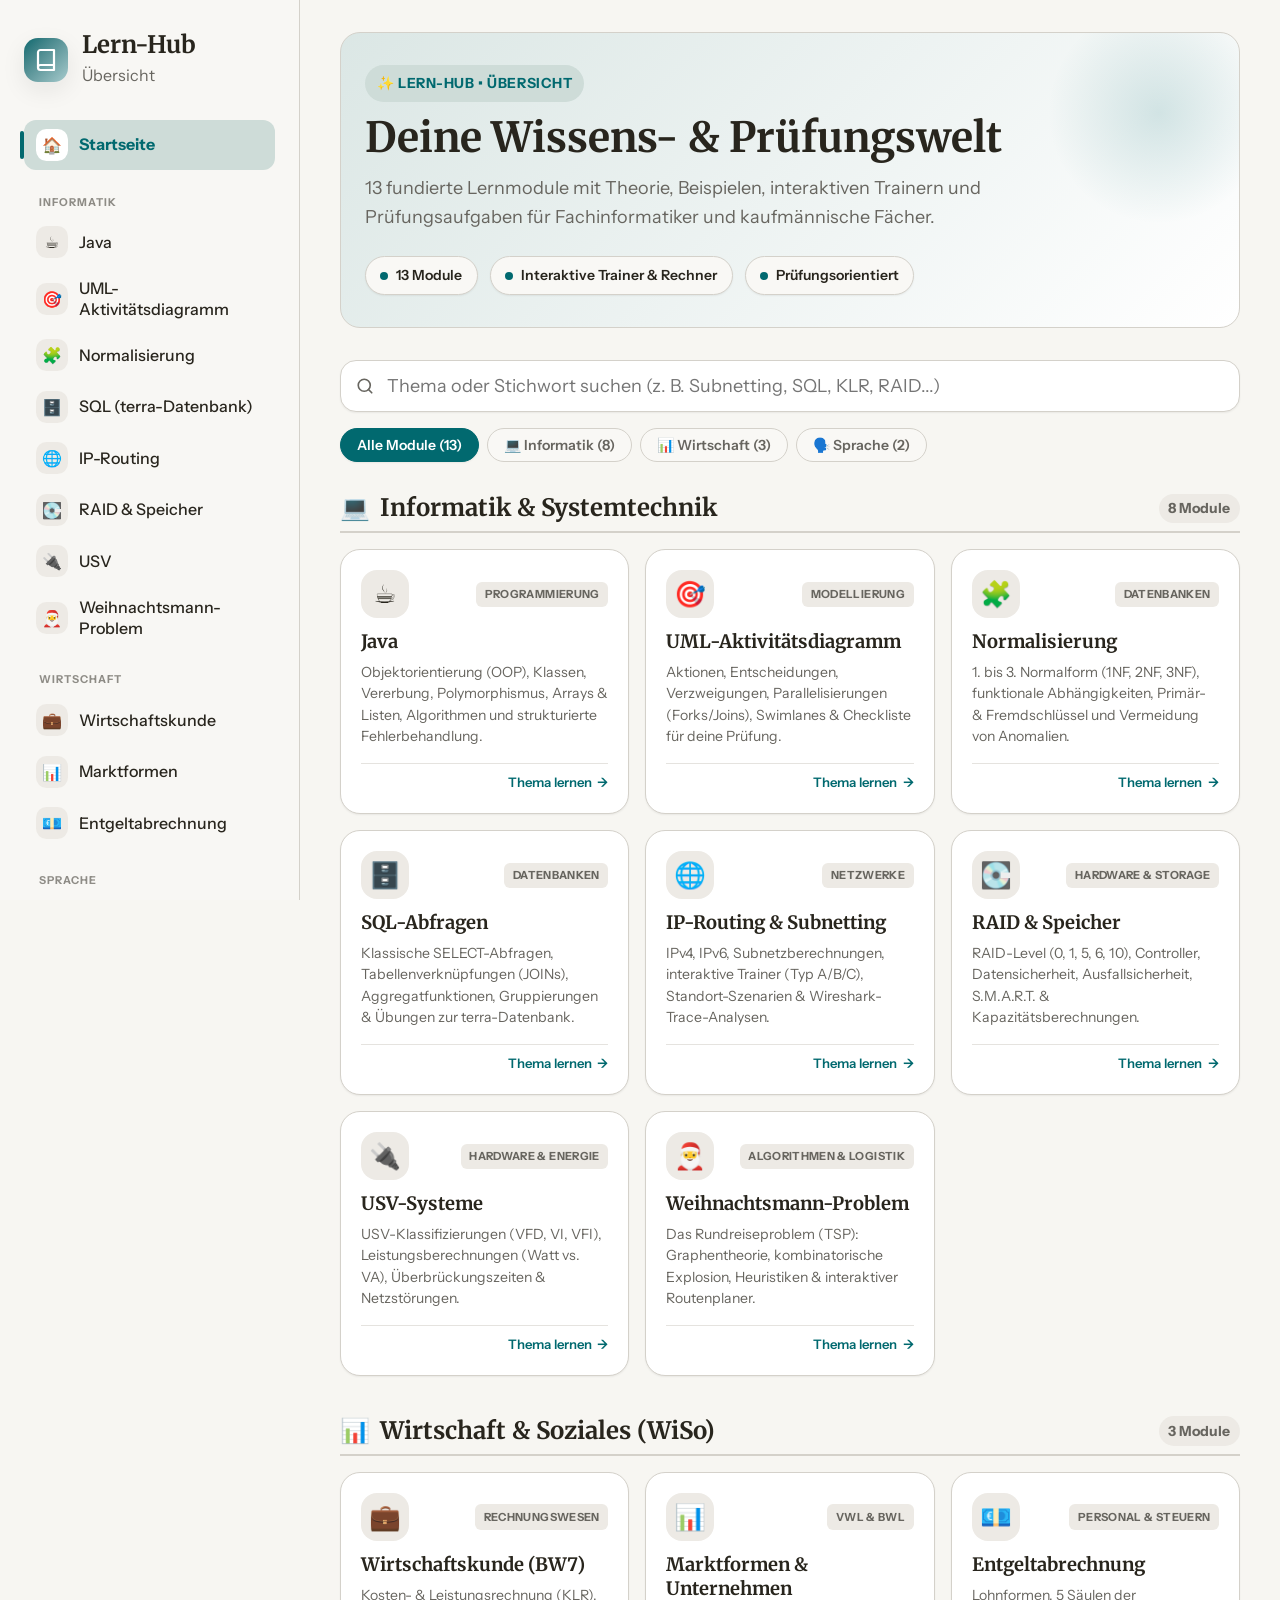
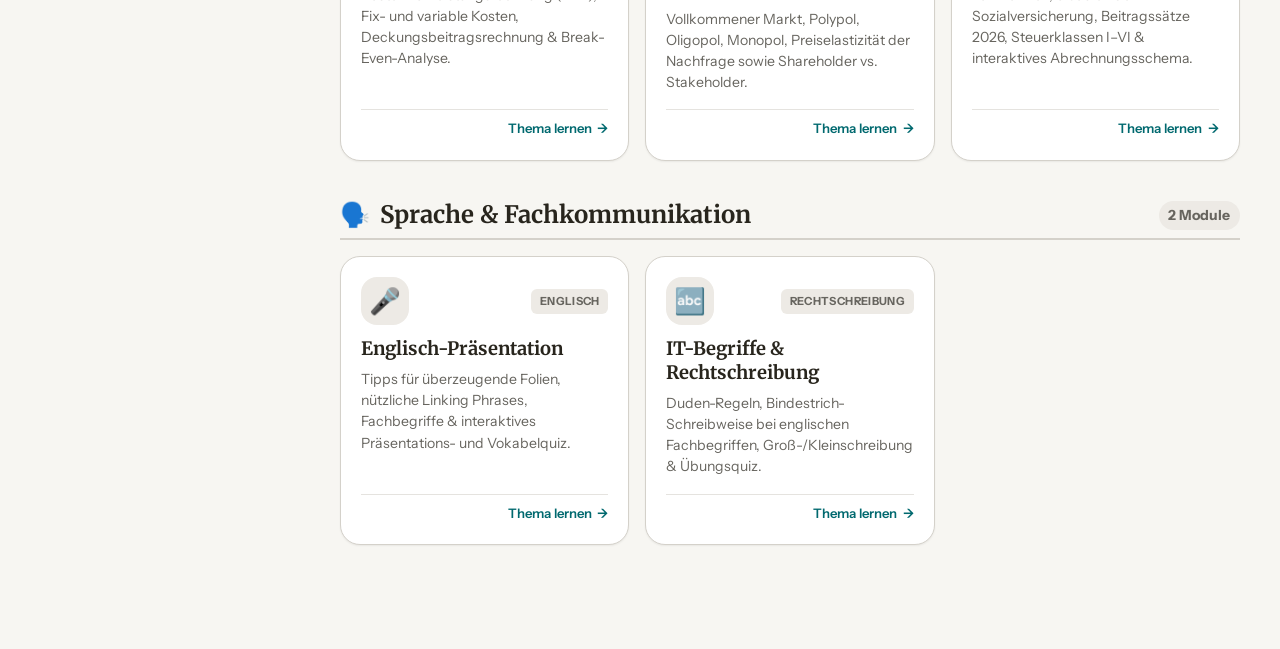
==== commit 560d121c: "feat: overhaul index hub with advanced filtering and modular CSS architecture" ====
--- a/index.html
+++ b/index.html
@@ -4,13 +4,15 @@
 <head>
     <meta charset="UTF-8">
     <meta name="viewport" content="width=device-width, initial-scale=1.0">
-    <title>Meine Lernseiten</title>
+    <title>Lern-Hub • Übersicht aller Module</title>
     <link rel="preconnect" href="https://fonts.googleapis.com">
     <link rel="preconnect" href="https://fonts.gstatic.com" crossorigin>
     <link
         href="https://fonts.googleapis.com/css2?family=Instrument+Sans:wght@400;500;600;700&family=Merriweather:wght@700&display=swap"
         rel="stylesheet">
     <link rel="stylesheet" href="styles.css">
+    <link rel="stylesheet" href="nav.css?v=2">
+    <link rel="stylesheet" href="index.css">
 </head>
 
 <body>
@@ -29,7 +31,7 @@
                         <p>Übersicht</p>
                     </div>
                 </div>
-                <button class="mobile-menu-btn" id="mobile-menu-btn" aria-label="Menü öffnen" aria-expanded="false">
+                <button class="mobile-menu-btn" id="mobile-menu-btn" aria-label="Menü öffnen" aria-expanded="false" type="button">
                     <svg width="24" height="24" viewBox="0 0 24 24" fill="none" stroke="currentColor" stroke-width="2"
                         stroke-linecap="round" stroke-linejoin="round">
                         <line x1="3" y1="12" x2="21" y2="12"></line>
@@ -39,116 +41,355 @@
                 </button>
             </div>
 
+            <!-- Wird dynamisch durch nav.js befüllt; statischer Fallback bleibt erhalten -->
             <nav class="nav" id="sidebar-nav">
-                <a href="index.html">🏠 Home</a>
+                <a href="index.html" class="nav-active" aria-current="page">🏠 Startseite</a>
+                <a href="java.html">☕ Java</a>
                 <a href="uml.html">🎯 UML-Aktivitätsdiagramm</a>
+                <a href="Normalisierung.html">🧩 Normalisierung</a>
+                <a href="sql.html">🗄️ SQL</a>
+                <a href="IP_Routing.html">🌐 IP-Routing</a>
+                <a href="raid.html">💽 RAID &amp; Speicher</a>
+                <a href="usv.html">🔌 USV</a>
+                <a href="weihnachtsroute.html">🎅 Weihnachtsmann-Problem</a>
+                <a href="wirtschaft.html">💼 Wirtschaftskunde</a>
+                <a href="Marktformen.html">📊 Marktformen</a>
+                <a href="entgeltabrechnung.html">💶 Entgeltabrechnung</a>
                 <a href="englisch.html">🎤 Englisch Präsentation</a>
-                <a href="weihnachtsroute.html">🎅 Weihnachtsmann Problem</a>
-                <a href="wirtschaft.html">💼 Wirtschaftskunde</a>
-                <a href="Normalisierung.html">🔡 Normalisierung</a>
-                <a href="java.html">☕ Java</a>
                 <a href="it-begriffe.html">🔤 IT-Begriffe</a>
-                <a href="Marktformen.html">📊 Marktformen</a>
-                <a href="USV.html">🔌 USV</a>
-                <a href="sql.html">🔡 SQL </a>
-                <a href="IP_Routing.html">🌐 IP-Routing</a>
-                <a href="entgeltabrechnung.html">💶 Entgeltabrechnung</a>
-                <a href="raid.html">💽 RAID & Speicher</a>
             </nav>
 
-            <button class="theme-toggle">
+            <button class="theme-toggle" type="button">
                 <span aria-hidden="true">◐</span><span>Hell/Dunkel</span>
             </button>
         </aside>
 
         <main class="content">
-            <h1 class="page-title">📚 Meine Lernseiten</h1>
-            <p class="page-subtitle">Willkommen in deinem persönlichen Lernbereich. Wähle ein Thema aus, um zu starten.
-            </p>
-
-            <div class="grid-auto">
-                <a href="uml.html" class="card card-hover index-card">
-                    <div class="emoji">🎯</div>
-                    <h2>UML-Aktivitätsdiagramm</h2>
-                    <p>Grundlagen, Elemente, Beispiele & Checkliste für deine Prüfung</p>
-                </a>
-
-                <a href="englisch.html" class="card card-hover index-card">
-                    <div class="emoji">🎤</div>
-                    <h2>Englisch Präsentation</h2>
-                    <p>Tipps zu Folien, Linking Phrases & Vokabeln</p>
-                </a>
-
-                <a href="weihnachtsroute.html" class="card card-hover index-card">
-                    <div class="emoji">🎅</div>
-                    <h2>Weihnachtsmann Problem</h2>
-                    <p>Logistik, Mathematik & optimale Lösung</p>
-                </a>
-
-                <a href="wirtschaft.html" class="card card-hover index-card">
-                    <div class="emoji">💼</div>
-                    <h2>Wirtschaftskunde</h2>
-                    <p>Wirtschaftssysteme, Märkte & grundlegende Konzepte</p>
-                </a>
-
-                <a href="Normalisierung.html" class="card card-hover index-card">
-                    <div class="emoji">🔡</div>
-                    <h2>Normalisierung</h2>
-                    <p>Tabellen Normalisieren können</p>
-                </a>
-
-                <a href="java.html" class="card card-hover index-card">
-                    <div class="emoji">☕</div>
-                    <h2>Java</h2>
-                    <p>Java Programmierung</p>
-                </a>
-                <a href="it-begriffe.html" class="card card-hover index-card">
-                    <div class="emoji">🔤</div>
-                    <h2>IT-Begriffe</h2>
-                    <p>Rechtschreibung, Bindestriche & Duden-Regeln</p>
-                </a>
-
-                <a href="Marktformen.html" class="card card-hover index-card">
-                    <div class="emoji">📊</div>
-                    <h2>Marktformen</h2>
-                    <p>Polypol, Monopol, Oligopol, Preisbildung &amp; Share-/Stakeholder</p>
-                </a>
-                <a href="usv.html" class="card card-hover index-card">
-                    <div class="emoji">🔌</div>
-                    <h2>USV</h2>
-                    <p>Strom und sowas ykr</p>
-                </a>
-
-                <a href="sql.html" class="card card-hover index-card">
-                    <div class="emoji">🔡</div>
-                    <h2>SQL Abragen</h2>
-                    <p>SQL Abfragen und so</p>
-                </a>
-
-                <a href="IP_Routing.html" class="card card-hover index-card">
-                    <div class="emoji">🌐</div>
-                    <h2>IP-Routing</h2>
-                    <p>IPv6, IPv4, Subnetting &amp; Wireshark Trace-Analysen</p>
-                </a>
-
-                <a href="entgeltabrechnung.html" class="card card-hover index-card">
-                    <div class="emoji">💶</div>
-                    <h2>Entgeltabrechnung</h2>
-                    <p>Lohnformen, Sozialversicherung, Beiträge 2026 &amp; Steuerklassen</p>
-                </a>
-
-                <a href="raid.html" class="card card-hover index-card">
-                    <div class="emoji">💽</div>
-                    <h2>RAID & Speicher</h2>
-                    <p>Datensicherheit, Controller, S.M.A.R.T. und Kapazitätsberechnungen</p>
-                </a>
-                </a>
+            <!-- Hero Header -->
+            <header class="index-hero">
+                <div class="eyebrow">✨ Lern-Hub • Übersicht</div>
+                <h1>Deine Wissens- &amp; Prüfungswelt</h1>
+                <p>13 fundierte Lernmodule mit Theorie, Beispielen, interaktiven Trainern und Prüfungsaufgaben für Fachinformatiker und kaufmännische Fächer.</p>
+                <div class="hero-stats">
+                    <span class="stat-pill"><span class="dot"></span> 13 Module</span>
+                    <span class="stat-pill"><span class="dot"></span> Interaktive Trainer &amp; Rechner</span>
+                    <span class="stat-pill"><span class="dot"></span> Prüfungsorientiert</span>
+                </div>
+            </header>
+
+            <!-- Such- und Filterleiste -->
+            <section class="filter-toolbar" aria-label="Module filtern">
+                <div class="search-box">
+                    <span class="search-icon" aria-hidden="true">
+                        <svg width="18" height="18" viewBox="0 0 24 24" fill="none" stroke="currentColor" stroke-width="2.2" stroke-linecap="round" stroke-linejoin="round">
+                            <circle cx="11" cy="11" r="8"></circle>
+                            <line x1="21" y1="21" x2="16.65" y2="16.65"></line>
+                        </svg>
+                    </span>
+                    <input type="search" id="module-search" class="search-input" placeholder="Thema oder Stichwort suchen (z. B. Subnetting, SQL, KLR, RAID...)" aria-label="Module durchsuchen">
+                </div>
+
+                <div class="filter-chips" role="group" aria-label="Nach Fachbereich filtern">
+                    <button type="button" class="filter-chip active" data-filter="all">Alle Module (13)</button>
+                    <button type="button" class="filter-chip" data-filter="informatik">💻 Informatik (8)</button>
+                    <button type="button" class="filter-chip" data-filter="wirtschaft">📊 Wirtschaft (3)</button>
+                    <button type="button" class="filter-chip" data-filter="sprache">🗣️ Sprache (2)</button>
+                </div>
+            </section>
+
+            <!-- Kategorie 1: Informatik -->
+            <section class="category-section" data-category="informatik" aria-labelledby="cat-informatik">
+                <div class="category-header">
+                    <h2 class="category-title" id="cat-informatik">
+                        <span>💻</span> Informatik &amp; Systemtechnik
+                    </h2>
+                    <span class="category-count">8 Module</span>
+                </div>
+
+                <div class="module-grid">
+                    <a href="java.html" class="module-card" data-category="informatik" data-tags="java oop programmierung objektorientierung algorithmen methoden">
+                        <div class="module-card-header">
+                            <div class="module-icon-wrap" aria-hidden="true">☕</div>
+                            <span class="module-tag">Programmierung</span>
+                        </div>
+                        <h3>Java</h3>
+                        <p>Objektorientierung (OOP), Klassen, Vererbung, Polymorphismus, Arrays &amp; Listen, Algorithmen und strukturierte Fehlerbehandlung.</p>
+                        <div class="module-card-footer">
+                            <span>Thema lernen</span>
+                            <span class="arrow" aria-hidden="true">→</span>
+                        </div>
+                    </a>
+
+                    <a href="uml.html" class="module-card" data-category="informatik" data-tags="uml aktivitätsdiagramm aktivitaetsdiagramm diagramm modellierung schule pruefung">
+                        <div class="module-card-header">
+                            <div class="module-icon-wrap" aria-hidden="true">🎯</div>
+                            <span class="module-tag">Modellierung</span>
+                        </div>
+                        <h3>UML-Aktivitätsdiagramm</h3>
+                        <p>Aktionen, Entscheidungen, Verzweigungen, Parallelisierungen (Forks/Joins), Swimlanes &amp; Checkliste für deine Prüfung.</p>
+                        <div class="module-card-footer">
+                            <span>Thema lernen</span>
+                            <span class="arrow" aria-hidden="true">→</span>
+                        </div>
+                    </a>
+
+                    <a href="Normalisierung.html" class="module-card" data-category="informatik" data-tags="normalisierung datenbanken 1nf 2nf 3nf schluessel sql redundanz anomalien">
+                        <div class="module-card-header">
+                            <div class="module-icon-wrap" aria-hidden="true">🧩</div>
+                            <span class="module-tag">Datenbanken</span>
+                        </div>
+                        <h3>Normalisierung</h3>
+                        <p>1. bis 3. Normalform (1NF, 2NF, 3NF), funktionale Abhängigkeiten, Primär- &amp; Fremdschlüssel und Vermeidung von Anomalien.</p>
+                        <div class="module-card-footer">
+                            <span>Thema lernen</span>
+                            <span class="arrow" aria-hidden="true">→</span>
+                        </div>
+                    </a>
+
+                    <a href="sql.html" class="module-card" data-category="informatik" data-tags="sql abfragen select join where group by order by terra datenbank">
+                        <div class="module-card-header">
+                            <div class="module-icon-wrap" aria-hidden="true">🗄️</div>
+                            <span class="module-tag">Datenbanken</span>
+                        </div>
+                        <h3>SQL-Abfragen</h3>
+                        <p>Klassische SELECT-Abfragen, Tabellenverknüpfungen (JOINs), Aggregatfunktionen, Gruppierungen &amp; Übungen zur terra-Datenbank.</p>
+                        <div class="module-card-footer">
+                            <span>Thema lernen</span>
+                            <span class="arrow" aria-hidden="true">→</span>
+                        </div>
+                    </a>
+
+                    <a href="IP_Routing.html" class="module-card" data-category="informatik" data-tags="ip routing ipv4 ipv6 subnetting maske prefix wireshark netzwerk trace">
+                        <div class="module-card-header">
+                            <div class="module-icon-wrap" aria-hidden="true">🌐</div>
+                            <span class="module-tag">Netzwerke</span>
+                        </div>
+                        <h3>IP-Routing &amp; Subnetting</h3>
+                        <p>IPv4, IPv6, Subnetzberechnungen, interaktive Trainer (Typ A/B/C), Standort-Szenarien &amp; Wireshark-Trace-Analysen.</p>
+                        <div class="module-card-footer">
+                            <span>Thema lernen</span>
+                            <span class="arrow" aria-hidden="true">→</span>
+                        </div>
+                    </a>
+
+                    <a href="raid.html" class="module-card" data-category="informatik" data-tags="raid speicher festplatten parity spiegelung striping smart controller">
+                        <div class="module-card-header">
+                            <div class="module-icon-wrap" aria-hidden="true">💽</div>
+                            <span class="module-tag">Hardware &amp; Storage</span>
+                        </div>
+                        <h3>RAID &amp; Speicher</h3>
+                        <p>RAID-Level (0, 1, 5, 6, 10), Controller, Datensicherheit, Ausfallsicherheit, S.M.A.R.T. &amp; Kapazitätsberechnungen.</p>
+                        <div class="module-card-footer">
+                            <span>Thema lernen</span>
+                            <span class="arrow" aria-hidden="true">→</span>
+                        </div>
+                    </a>
+
+                    <a href="usv.html" class="module-card" data-category="informatik" data-tags="usv strom va watt scheinleistung wirkleistung vfd vi vfi netzstoerung akku">
+                        <div class="module-card-header">
+                            <div class="module-icon-wrap" aria-hidden="true">🔌</div>
+                            <span class="module-tag">Hardware &amp; Energie</span>
+                        </div>
+                        <h3>USV-Systeme</h3>
+                        <p>USV-Klassifizierungen (VFD, VI, VFI), Leistungsberechnungen (Watt vs. VA), Überbrückungszeiten &amp; Netzstörungen.</p>
+                        <div class="module-card-footer">
+                            <span>Thema lernen</span>
+                            <span class="arrow" aria-hidden="true">→</span>
+                        </div>
+                    </a>
+
+                    <a href="weihnachtsroute.html" class="module-card" data-category="informatik" data-tags="weihnachtsmann tsp travelling salesperson problem optimierung graphen logistik">
+                        <div class="module-card-header">
+                            <div class="module-icon-wrap" aria-hidden="true">🎅</div>
+                            <span class="module-tag">Algorithmen &amp; Logistik</span>
+                        </div>
+                        <h3>Weihnachtsmann-Problem</h3>
+                        <p>Das Rundreiseproblem (TSP): Graphentheorie, kombinatorische Explosion, Heuristiken &amp; interaktiver Routenplaner.</p>
+                        <div class="module-card-footer">
+                            <span>Thema lernen</span>
+                            <span class="arrow" aria-hidden="true">→</span>
+                        </div>
+                    </a>
+                </div>
+            </section>
+
+            <!-- Kategorie 2: Wirtschaft -->
+            <section class="category-section" data-category="wirtschaft" aria-labelledby="cat-wirtschaft">
+                <div class="category-header">
+                    <h2 class="category-title" id="cat-wirtschaft">
+                        <span>📊</span> Wirtschaft &amp; Soziales (WiSo)
+                    </h2>
+                    <span class="category-count">3 Module</span>
+                </div>
+
+                <div class="module-grid">
+                    <a href="wirtschaft.html" class="module-card" data-category="wirtschaft" data-tags="wirtschaft klr kosten leistungsrechnung fixkosten variable break even deckungsbeitrag bw7">
+                        <div class="module-card-header">
+                            <div class="module-icon-wrap" aria-hidden="true">💼</div>
+                            <span class="module-tag">Rechnungswesen</span>
+                        </div>
+                        <h3>Wirtschaftskunde (BW7)</h3>
+                        <p>Kosten- &amp; Leistungsrechnung (KLR), Fix- und variable Kosten, Deckungsbeitragsrechnung &amp; Break-Even-Analyse.</p>
+                        <div class="module-card-footer">
+                            <span>Thema lernen</span>
+                            <span class="arrow" aria-hidden="true">→</span>
+                        </div>
+                    </a>
+
+                    <a href="Marktformen.html" class="module-card" data-category="wirtschaft" data-tags="marktformen polypol monopol oligopol preisbildung elastizitaet stakeholder shareholder">
+                        <div class="module-card-header">
+                            <div class="module-icon-wrap" aria-hidden="true">📊</div>
+                            <span class="module-tag">VWL &amp; BWL</span>
+                        </div>
+                        <h3>Marktformen &amp; Unternehmen</h3>
+                        <p>Vollkommener Markt, Polypol, Oligopol, Monopol, Preiselastizität der Nachfrage sowie Shareholder vs. Stakeholder.</p>
+                        <div class="module-card-footer">
+                            <span>Thema lernen</span>
+                            <span class="arrow" aria-hidden="true">→</span>
+                        </div>
+                    </a>
+
+                    <a href="entgeltabrechnung.html" class="module-card" data-category="wirtschaft" data-tags="entgelt entgeltabrechnung lohn gehalt lohnformen sozialversicherung steuerklassen bbmg">
+                        <div class="module-card-header">
+                            <div class="module-icon-wrap" aria-hidden="true">💶</div>
+                            <span class="module-tag">Personal &amp; Steuern</span>
+                        </div>
+                        <h3>Entgeltabrechnung</h3>
+                        <p>Lohnformen, 5 Säulen der Sozialversicherung, Beitragssätze 2026, Steuerklassen I–VI &amp; interaktives Abrechnungsschema.</p>
+                        <div class="module-card-footer">
+                            <span>Thema lernen</span>
+                            <span class="arrow" aria-hidden="true">→</span>
+                        </div>
+                    </a>
+                </div>
+            </section>
+
+            <!-- Kategorie 3: Sprache -->
+            <section class="category-section" data-category="sprache" aria-labelledby="cat-sprache">
+                <div class="category-header">
+                    <h2 class="category-title" id="cat-sprache">
+                        <span>🗣️</span> Sprache &amp; Fachkommunikation
+                    </h2>
+                    <span class="category-count">2 Module</span>
+                </div>
+
+                <div class="module-grid">
+                    <a href="englisch.html" class="module-card" data-category="sprache" data-tags="englisch praesentation presentation linking phrases vokabeln tipps fachvokabular">
+                        <div class="module-card-header">
+                            <div class="module-icon-wrap" aria-hidden="true">🎤</div>
+                            <span class="module-tag">Englisch</span>
+                        </div>
+                        <h3>Englisch-Präsentation</h3>
+                        <p>Tipps für überzeugende Folien, nützliche Linking Phrases, Fachbegriffe &amp; interaktives Präsentations- und Vokabelquiz.</p>
+                        <div class="module-card-footer">
+                            <span>Thema lernen</span>
+                            <span class="arrow" aria-hidden="true">→</span>
+                        </div>
+                    </a>
+
+                    <a href="it-begriffe.html" class="module-card" data-category="sprache" data-tags="it begriffe rechtschreibung duden bindestrich anglizismen zusammensetzungen">
+                        <div class="module-card-header">
+                            <div class="module-icon-wrap" aria-hidden="true">🔤</div>
+                            <span class="module-tag">Rechtschreibung</span>
+                        </div>
+                        <h3>IT-Begriffe &amp; Rechtschreibung</h3>
+                        <p>Duden-Regeln, Bindestrich-Schreibweise bei englischen Fachbegriffen, Groß-/Kleinschreibung &amp; Übungsquiz.</p>
+                        <div class="module-card-footer">
+                            <span>Thema lernen</span>
+                            <span class="arrow" aria-hidden="true">→</span>
+                        </div>
+                    </a>
+                </div>
+            </section>
+
+            <!-- Zustand wenn keine Suche trefft -->
+            <div id="no-results" class="no-results" aria-live="polite">
+                <div class="emoji" aria-hidden="true">🔍</div>
+                <h3>Keine passenden Lernmodule gefunden</h3>
+                <p>Versuche es mit einem anderen Begriff wie „Subnetting“, „SQL“, „KLR“ oder wähle einen anderen Fachbereich.</p>
             </div>
         </main>
     </div>
 
+    <!-- Client-seitiger interaktiver Filter & Suche -->
+    <script>
+        (function() {
+            var searchInput = document.getElementById('module-search');
+            var filterChips = document.querySelectorAll('.filter-chip');
+            var sections = document.querySelectorAll('.category-section');
+            var cards = document.querySelectorAll('.module-card');
+            var noResults = document.getElementById('no-results');
+            var currentFilter = 'all';
+
+            function filterModules() {
+                var query = (searchInput.value || '').trim().toLowerCase();
+                var visibleTotal = 0;
+
+                sections.forEach(function(section) {
+                    var sectionCategory = section.getAttribute('data-category');
+                    var categoryMatchesFilter = (currentFilter === 'all' || currentFilter === sectionCategory);
+                    var visibleInSection = 0;
+
+                    var sectionCards = section.querySelectorAll('.module-card');
+                    sectionCards.forEach(function(card) {
+                        var title = (card.querySelector('h3').textContent || '').toLowerCase();
+                        var text = (card.querySelector('p').textContent || '').toLowerCase();
+                        var tags = (card.getAttribute('data-tags') || '').toLowerCase();
+
+                        var matchesQuery = !query || 
+                            title.indexOf(query) !== -1 || 
+                            text.indexOf(query) !== -1 || 
+                            tags.indexOf(query) !== -1;
+
+                        if (categoryMatchesFilter && matchesQuery) {
+                            card.style.display = '';
+                            visibleInSection++;
+                            visibleTotal++;
+                        } else {
+                            card.style.display = 'none';
+                        }
+                    });
+
+                    // Aktualisiere Sektions-Zähler
+                    var countBadge = section.querySelector('.category-count');
+                    if (countBadge) {
+                        countBadge.textContent = visibleInSection + (visibleInSection === 1 ? ' Modul' : ' Module');
+                    }
+
+                    // Blende Sektion aus, falls keine Karten sichtbar
+                    if (visibleInSection > 0) {
+                        section.classList.remove('hidden');
+                    } else {
+                        section.classList.add('hidden');
+                    }
+                });
+
+                if (noResults) {
+                    if (visibleTotal === 0) {
+                        noResults.classList.add('visible');
+                    } else {
+                        noResults.classList.remove('visible');
+                    }
+                }
+            }
+
+            if (searchInput) {
+                searchInput.addEventListener('input', filterModules);
+            }
+
+            filterChips.forEach(function(chip) {
+                chip.addEventListener('click', function() {
+                    filterChips.forEach(function(c) { c.classList.remove('active'); });
+                    chip.classList.add('active');
+                    currentFilter = chip.getAttribute('data-filter') || 'all';
+                    filterModules();
+                });
+            });
+        })();
+    </script>
+
     <script src="nav.js"></script>
     <script src="script.js"></script>
 </body>
 
-</html>+</html>
--- a/styles.css
+++ b/styles.css
@@ -812,113 +812,3 @@
     min-width: 540px; 
     border-collapse: collapse;
 }
-
-/* ==========================================================================
-   Einheitliche Navigation (wird von nav.js erzeugt)
-   ========================================================================== */
-.nav {
-    gap: var(--space-4);
-    align-content: start;
-}
-
-.nav-group {
-    display: grid;
-    gap: 2px;
-}
-
-.nav-group-label {
-    padding: 0 .95rem;
-    margin: var(--space-2) 0 var(--space-1);
-    font-size: .68rem;
-    font-weight: 700;
-    letter-spacing: .09em;
-    text-transform: uppercase;
-    color: var(--color-text-faint);
-}
-
-.nav .nav-link {
-    position: relative;
-    display: flex;
-    align-items: center;
-    gap: .7rem;
-    padding: .55rem .75rem;
-    border-radius: var(--radius-md);
-    font-size: var(--text-sm);
-    font-weight: 500;
-    line-height: 1.3;
-    color: var(--color-text);
-    transition: background-color .2s, color .2s, transform .2s;
-}
-
-.nav .nav-link:hover,
-.nav .nav-link:focus-visible {
-    background: var(--color-surface-offset);
-    color: var(--color-text);
-    transform: translateX(2px);
-}
-
-.nav .nav-link:focus-visible {
-    outline: 2px solid var(--color-primary);
-    outline-offset: 1px;
-}
-
-.nav-icon {
-    flex: 0 0 auto;
-    display: grid;
-    place-items: center;
-    width: 2rem;
-    height: 2rem;
-    border-radius: .65rem;
-    background: var(--color-surface-offset);
-    font-size: 1rem;
-    line-height: 1;
-    transition: background-color .2s;
-}
-
-.nav .nav-link.nav-active {
-    background: var(--color-primary-highlight);
-    color: var(--color-primary);
-    font-weight: 700;
-}
-
-.nav .nav-link.nav-active::before {
-    content: "";
-    position: absolute;
-    left: -.25rem;
-    top: 22%;
-    bottom: 22%;
-    width: 4px;
-    border-radius: 4px;
-    background: var(--color-primary);
-}
-
-.nav .nav-link.nav-active .nav-icon {
-    background: var(--color-surface-2);
-}
-
-/* Seiteninterne Links (Tabs/Abschnitte) etwas dezenter */
-.nav-group-local {
-    padding-top: var(--space-3);
-    border-top: 1px solid var(--color-border);
-}
-
-.nav .nav-link-local {
-    padding: .45rem .75rem .45rem 1.1rem;
-    font-size: var(--text-xs);
-    color: var(--color-text-muted);
-}
-
-@media (max-width: 1040px) {
-    .nav.active {
-        max-height: calc(100vh - 90px);
-        max-height: calc(100dvh - 90px);
-        overflow-y: auto;
-        -webkit-overflow-scrolling: touch;
-        overscroll-behavior: contain;
-    }
-
-    .nav .nav-link {
-        padding: .65rem .75rem;
-        min-height: 44px;
-    }
-}
--- a/nav.css
+++ b/nav.css
@@ -0,0 +1,109 @@
+/* ==========================================================================
+   Einheitliche Navigation (wird von nav.js erzeugt)
+   ========================================================================== */
+.nav {
+    gap: var(--space-4);
+    align-content: start;
+}
+
+.nav-group {
+    display: grid;
+    gap: 2px;
+}
+
+.nav-group-label {
+    padding: 0 .95rem;
+    margin: var(--space-2) 0 var(--space-1);
+    font-size: .68rem;
+    font-weight: 700;
+    letter-spacing: .09em;
+    text-transform: uppercase;
+    color: var(--color-text-faint);
+}
+
+.nav .nav-link {
+    position: relative;
+    display: flex;
+    align-items: center;
+    gap: .7rem;
+    padding: .55rem .75rem;
+    border-radius: var(--radius-md);
+    font-size: var(--text-sm);
+    font-weight: 500;
+    line-height: 1.3;
+    color: var(--color-text);
+    transition: background-color .2s, color .2s, transform .2s;
+}
+
+.nav .nav-link:hover,
+.nav .nav-link:focus-visible {
+    background: var(--color-surface-offset);
+    color: var(--color-text);
+    transform: translateX(2px);
+}
+
+.nav .nav-link:focus-visible {
+    outline: 2px solid var(--color-primary);
+    outline-offset: 1px;
+}
+
+.nav-icon {
+    flex: 0 0 auto;
+    display: grid;
+    place-items: center;
+    width: 2rem;
+    height: 2rem;
+    border-radius: .65rem;
+    background: var(--color-surface-offset);
+    font-size: 1rem;
+    line-height: 1;
+    transition: background-color .2s;
+}
+
+.nav .nav-link.nav-active {
+    background: var(--color-primary-highlight);
+    color: var(--color-primary);
+    font-weight: 700;
+}
+
+.nav .nav-link.nav-active::before {
+    content: "";
+    position: absolute;
+    left: -.25rem;
+    top: 22%;
+    bottom: 22%;
+    width: 4px;
+    border-radius: 4px;
+    background: var(--color-primary);
+}
+
+.nav .nav-link.nav-active .nav-icon {
+    background: var(--color-surface-2);
+}
+
+/* Seiteninterne Links (Tabs/Abschnitte) etwas dezenter */
+.nav-group-local {
+    padding-top: var(--space-3);
+    border-top: 1px solid var(--color-border);
+}
+
+.nav .nav-link-local {
+    padding: .45rem .75rem .45rem 1.1rem;
+    font-size: var(--text-xs);
+    color: var(--color-text-muted);
+}
+
+@media (max-width: 1040px) {
+    .nav.active {
+        max-height: calc(100vh - 90px);
+        max-height: calc(100dvh - 90px);
+        overflow-y: auto;
+        -webkit-overflow-scrolling: touch;
+        overscroll-behavior: contain;
+    }
+
+    .nav .nav-link {
+        padding: .65rem .75rem;
+        min-height: 44px;
+    }
+}
--- a/index.css
+++ b/index.css
@@ -0,0 +1,342 @@
+/* ==========================================================================
+   index.css - Spezifische Styles für die Startseite (Lern-Hub Übersicht)
+   ========================================================================== */
+
+/* Hero Banner */
+.index-hero {
+    background: linear-gradient(135deg, color-mix(in srgb, var(--color-primary) 12%, var(--color-surface)), var(--color-surface-2));
+    border: 1px solid var(--color-border);
+    border-radius: var(--radius-xl);
+    padding: var(--space-8) var(--space-6);
+    margin-bottom: var(--space-8);
+    position: relative;
+    overflow: hidden;
+}
+
+.index-hero::after {
+    content: "";
+    position: absolute;
+    right: -2rem;
+    top: -2rem;
+    width: 14rem;
+    height: 14rem;
+    background: radial-gradient(circle, color-mix(in srgb, var(--color-primary) 15%, transparent) 0%, transparent 70%);
+    pointer-events: none;
+}
+
+.index-hero .eyebrow {
+    margin-bottom: var(--space-3);
+}
+
+.index-hero h1 {
+    font-size: clamp(1.8rem, 1.4rem + 2vw, 2.6rem);
+    color: var(--color-text);
+    margin-bottom: var(--space-3);
+    line-height: 1.15;
+}
+
+.index-hero p {
+    font-size: var(--text-base);
+    color: var(--color-text-muted);
+    max-width: 680px;
+    margin-bottom: var(--space-6);
+    line-height: 1.6;
+}
+
+/* Stat Pills */
+.hero-stats {
+    display: flex;
+    flex-wrap: wrap;
+    gap: var(--space-3);
+}
+
+.stat-pill {
+    display: inline-flex;
+    align-items: center;
+    gap: 0.5rem;
+    padding: 0.45rem 0.9rem;
+    background: var(--color-surface);
+    border: 1px solid var(--color-border);
+    border-radius: 999px;
+    font-size: var(--text-xs);
+    font-weight: 600;
+    color: var(--color-text);
+    box-shadow: var(--shadow-sm);
+}
+
+.stat-pill .dot {
+    width: 8px;
+    height: 8px;
+    border-radius: 50%;
+    background: var(--color-primary);
+}
+
+/* Filter- & Suchleiste */
+.filter-toolbar {
+    display: flex;
+    flex-direction: column;
+    gap: var(--space-4);
+    margin-bottom: var(--space-8);
+}
+
+.search-box {
+    position: relative;
+    width: 100%;
+}
+
+.search-input {
+    width: 100%;
+    padding: 0.85rem 1rem 0.85rem 2.85rem;
+    border-radius: var(--radius-lg);
+    border: 1px solid var(--color-border);
+    background: var(--color-surface-2);
+    color: var(--color-text);
+    font-family: inherit;
+    font-size: var(--text-base);
+    transition: all 0.2s ease;
+    box-sizing: border-box;
+    box-shadow: var(--shadow-sm);
+}
+
+.search-input:focus {
+    outline: none;
+    border-color: var(--color-primary);
+    box-shadow: 0 0 0 3px color-mix(in srgb, var(--color-primary) 20%, transparent);
+}
+
+.search-icon {
+    position: absolute;
+    left: 1rem;
+    top: 50%;
+    transform: translateY(-50%);
+    color: var(--color-text-muted);
+    pointer-events: none;
+    display: grid;
+    place-items: center;
+}
+
+.filter-chips {
+    display: flex;
+    flex-wrap: wrap;
+    gap: 0.5rem;
+}
+
+.filter-chip {
+    padding: 0.45rem 1rem;
+    border-radius: 999px;
+    border: 1px solid var(--color-border);
+    background: var(--color-surface);
+    color: var(--color-text-muted);
+    font-family: inherit;
+    font-size: var(--text-xs);
+    font-weight: 600;
+    cursor: pointer;
+    transition: all 0.2s ease;
+}
+
+.filter-chip:hover {
+    color: var(--color-text);
+    border-color: var(--color-text-muted);
+}
+
+.filter-chip.active {
+    background: var(--color-primary);
+    border-color: var(--color-primary);
+    color: #ffffff;
+    box-shadow: var(--shadow-sm);
+}
+
+/* Category Sections */
+.category-section {
+    margin-bottom: var(--space-10);
+    transition: opacity 0.2s ease;
+}
+
+.category-section.hidden {
+    display: none;
+}
+
+.category-header {
+    display: flex;
+    align-items: center;
+    justify-content: space-between;
+    margin-bottom: var(--space-4);
+    padding-bottom: var(--space-2);
+    border-bottom: 2px solid var(--color-border);
+}
+
+.category-title {
+    display: flex;
+    align-items: center;
+    gap: 0.6rem;
+    font-size: var(--text-lg);
+    color: var(--color-text);
+    margin: 0;
+}
+
+.category-count {
+    font-size: var(--text-xs);
+    font-weight: 700;
+    color: var(--color-text-muted);
+    background: var(--color-surface-offset);
+    padding: 0.2rem 0.6rem;
+    border-radius: 999px;
+}
+
+/* Modern Module Cards */
+.module-grid {
+    display: grid;
+    grid-template-columns: repeat(auto-fill, minmax(280px, 1fr));
+    gap: var(--space-4);
+}
+
+.module-card {
+    display: flex;
+    flex-direction: column;
+    justify-content: space-between;
+    background: var(--color-surface-2);
+    border: 1px solid var(--color-border);
+    border-radius: var(--radius-xl);
+    padding: var(--space-5);
+    text-decoration: none;
+    color: var(--color-text);
+    transition: all 0.22s cubic-bezier(0.16, 1, 0.3, 1);
+    box-shadow: var(--shadow-sm);
+    position: relative;
+    overflow: hidden;
+}
+
+.module-card:hover {
+    transform: translateY(-4px);
+    box-shadow: var(--shadow-md);
+    border-color: var(--color-primary);
+    text-decoration: none;
+}
+
+.module-card-header {
+    display: flex;
+    align-items: center;
+    justify-content: space-between;
+    margin-bottom: var(--space-3);
+}
+
+.module-icon-wrap {
+    width: 3rem;
+    height: 3rem;
+    border-radius: var(--radius-lg);
+    background: var(--color-surface-offset);
+    display: grid;
+    place-items: center;
+    font-size: 1.6rem;
+    transition: transform 0.2s ease, background-color 0.2s ease;
+}
+
+.module-card:hover .module-icon-wrap {
+    transform: scale(1.08);
+    background: var(--color-primary-highlight);
+}
+
+.module-tag {
+    font-size: 0.7rem;
+    font-weight: 700;
+    letter-spacing: 0.03em;
+    text-transform: uppercase;
+    color: var(--color-text-muted);
+    background: var(--color-surface-offset);
+    padding: 0.22rem 0.55rem;
+    border-radius: 6px;
+}
+
+.module-card h3 {
+    font-size: 1.15rem;
+    margin: 0 0 var(--space-2);
+    color: var(--color-text);
+    font-family: var(--font-display);
+    line-height: 1.3;
+}
+
+.module-card p {
+    font-size: 0.88rem;
+    color: var(--color-text-muted);
+    line-height: 1.5;
+    margin: 0 0 var(--space-4);
+    flex-grow: 1;
+}
+
+.module-card-footer {
+    display: flex;
+    align-items: center;
+    justify-content: flex-end;
+    font-size: 0.82rem;
+    font-weight: 600;
+    color: var(--color-primary);
+    padding-top: var(--space-2);
+    border-top: 1px solid color-mix(in srgb, var(--color-border) 60%, transparent);
+}
+
+.module-card-footer .arrow {
+    display: inline-block;
+    transition: transform 0.2s ease;
+    margin-left: 0.35rem;
+}
+
+.module-card:hover .module-card-footer .arrow {
+    transform: translateX(4px);
+}
+
+/* No results state */
+.no-results {
+    display: none;
+    text-align: center;
+    padding: var(--space-12) var(--space-4);
+    background: var(--color-surface-2);
+    border: 1px dashed var(--color-border);
+    border-radius: var(--radius-xl);
+    margin-top: var(--space-6);
+}
+
+.no-results.visible {
+    display: block;
+}
+
+.no-results .emoji {
+    font-size: 3rem;
+    margin-bottom: var(--space-2);
+}
+
+.no-results h3 {
+    margin-bottom: var(--space-2);
+    color: var(--color-text);
+}
+
+.no-results p {
+    color: var(--color-text-muted);
+    margin: 0;
+}
+
+/* Mobile Adjustments */
+@media (max-width: 768px) {
+    .index-hero {
+        padding: var(--space-6) var(--space-4);
+        margin-bottom: var(--space-6);
+    }
+    
+    .hero-stats {
+        gap: 0.4rem;
+    }
+
+    .stat-pill {
+        font-size: 0.72rem;
+        padding: 0.35rem 0.7rem;
+    }
+
+    .module-grid {
+        grid-template-columns: 1fr;
+        gap: var(--space-3);
+    }
+
+    .module-card {
+        padding: var(--space-4);
+    }
+}
+
